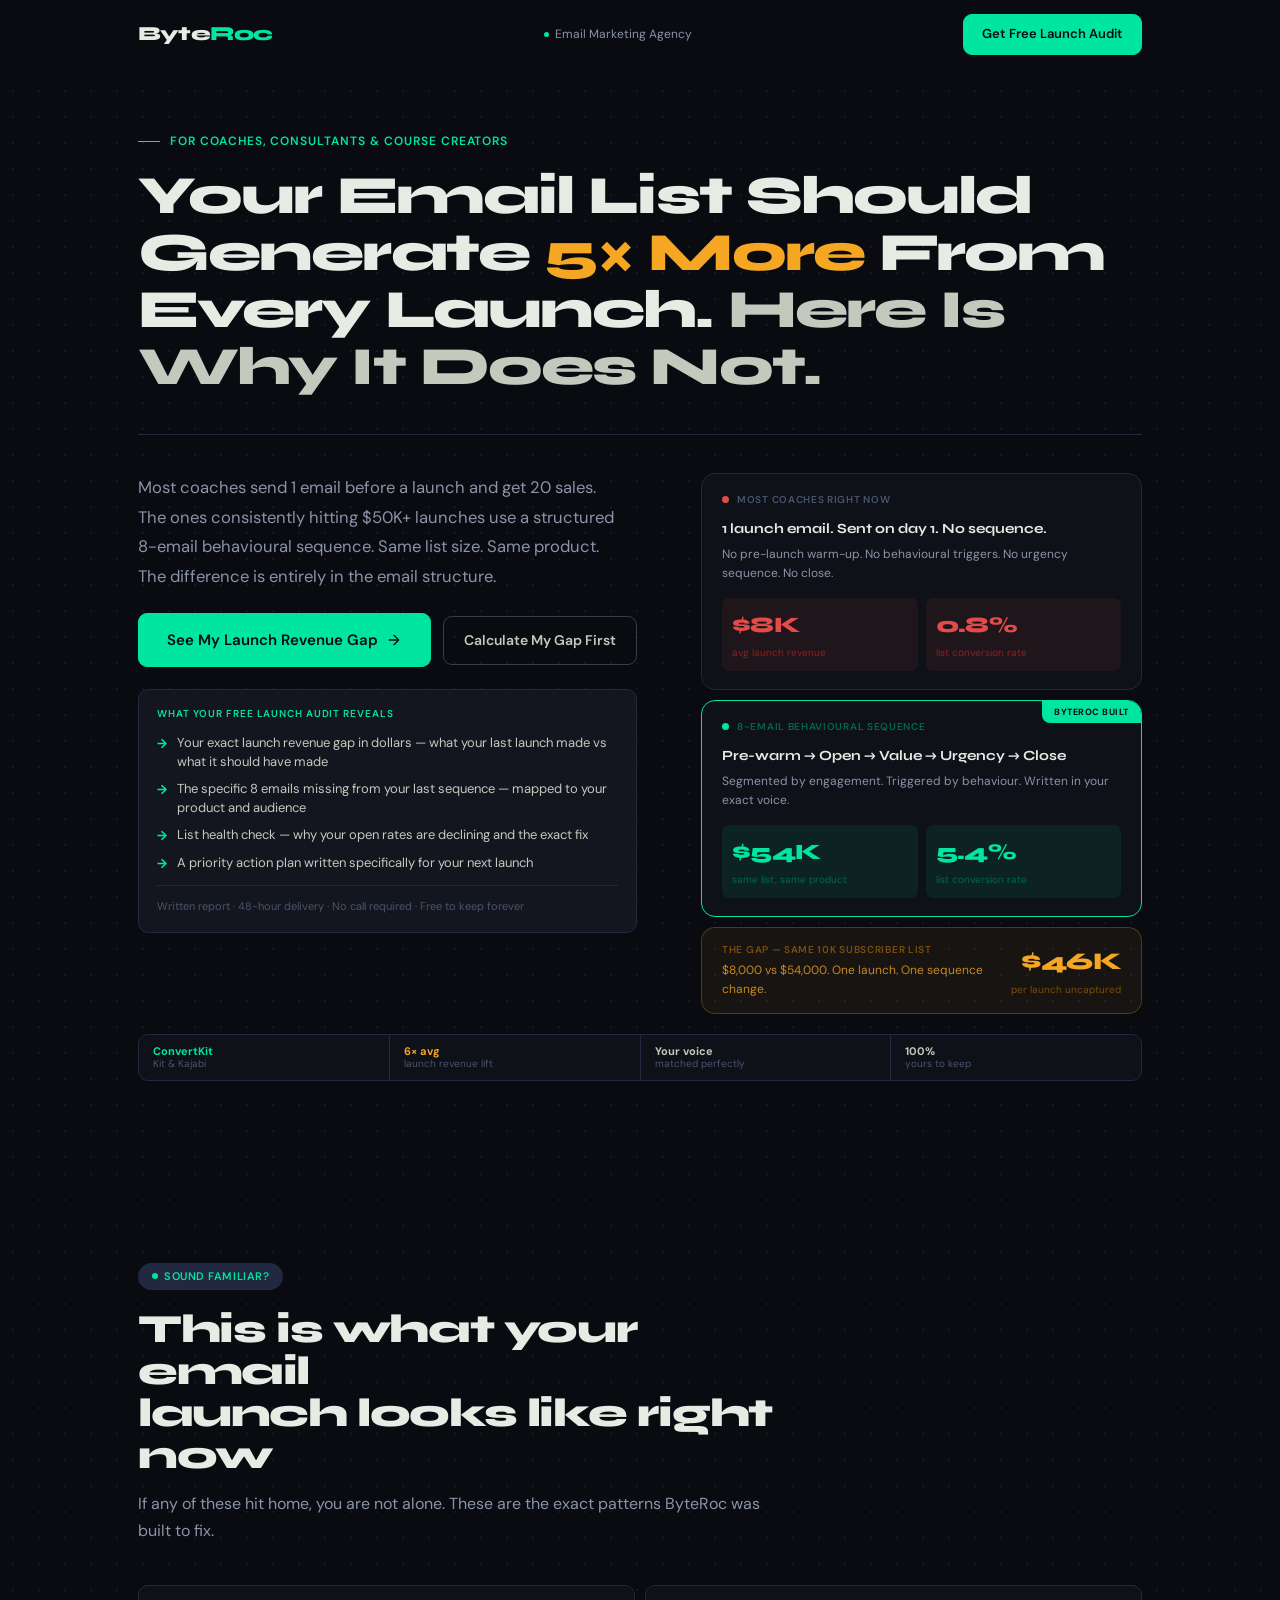
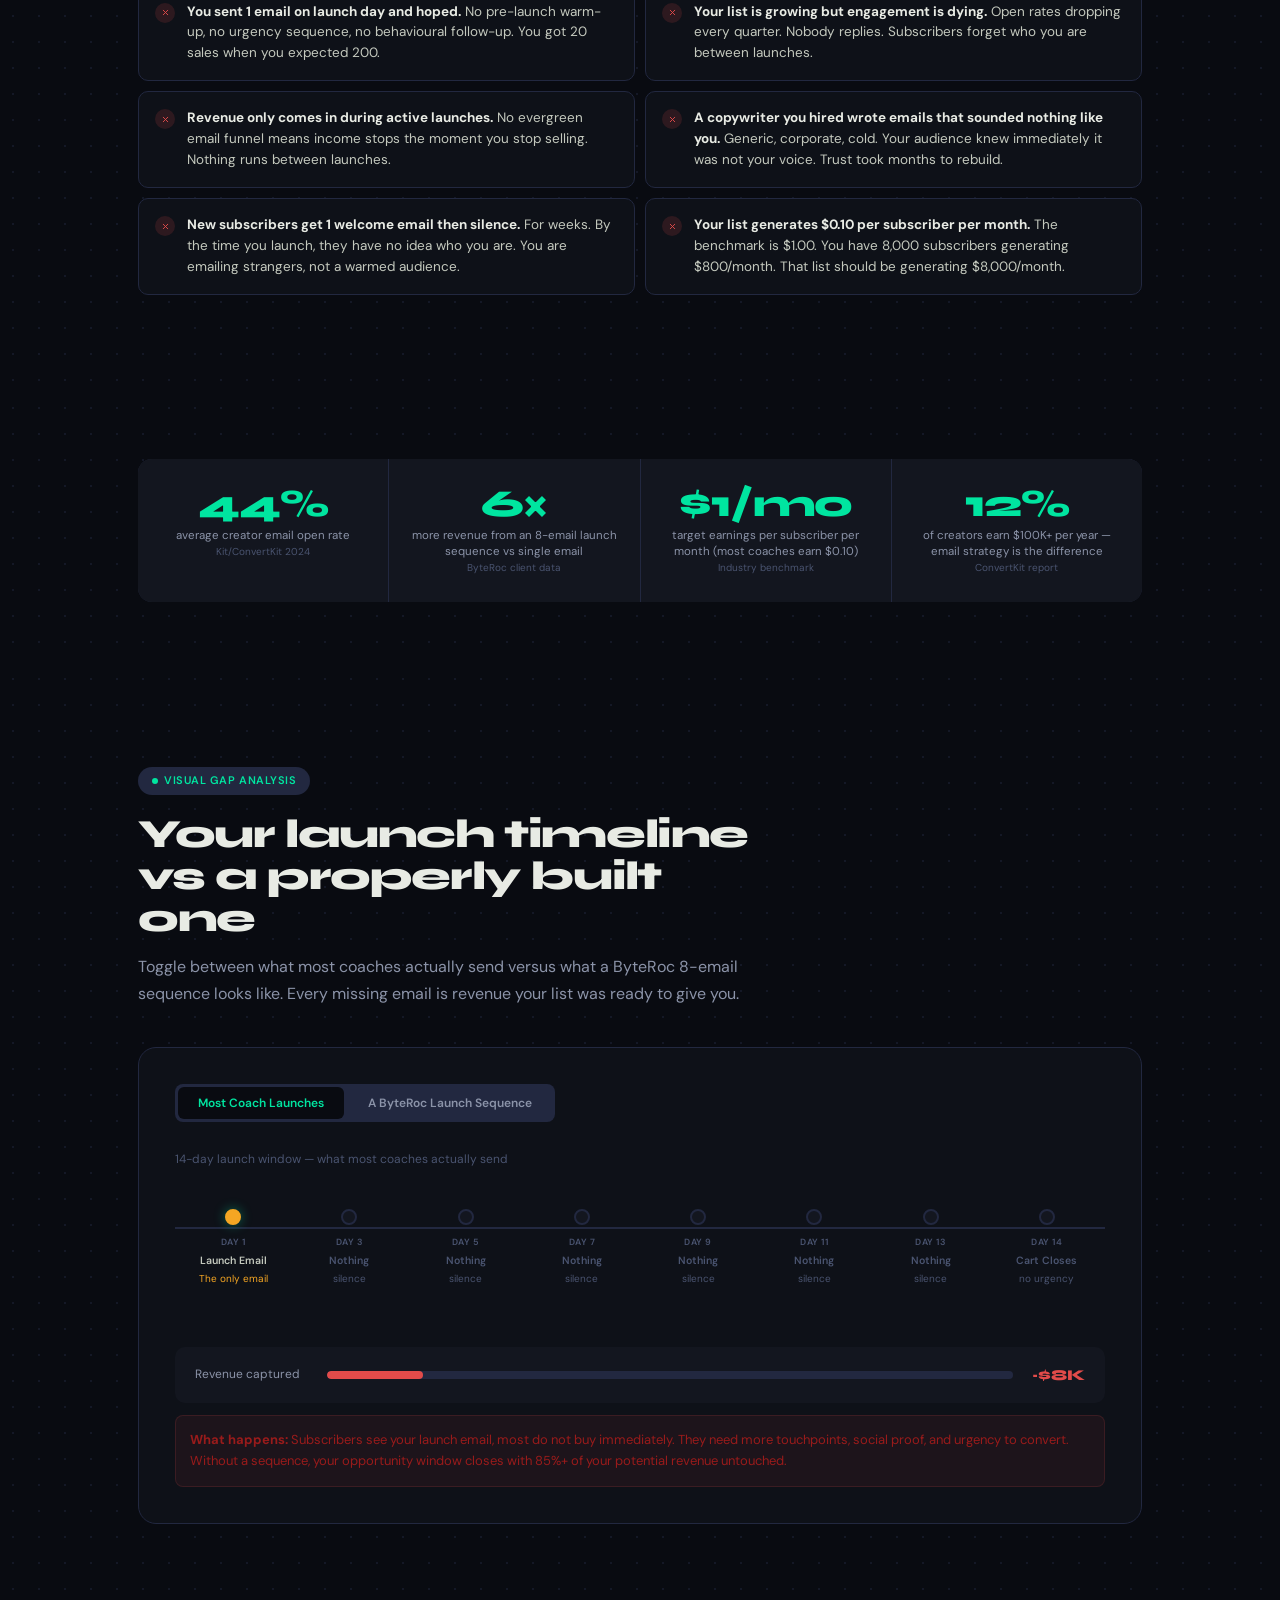
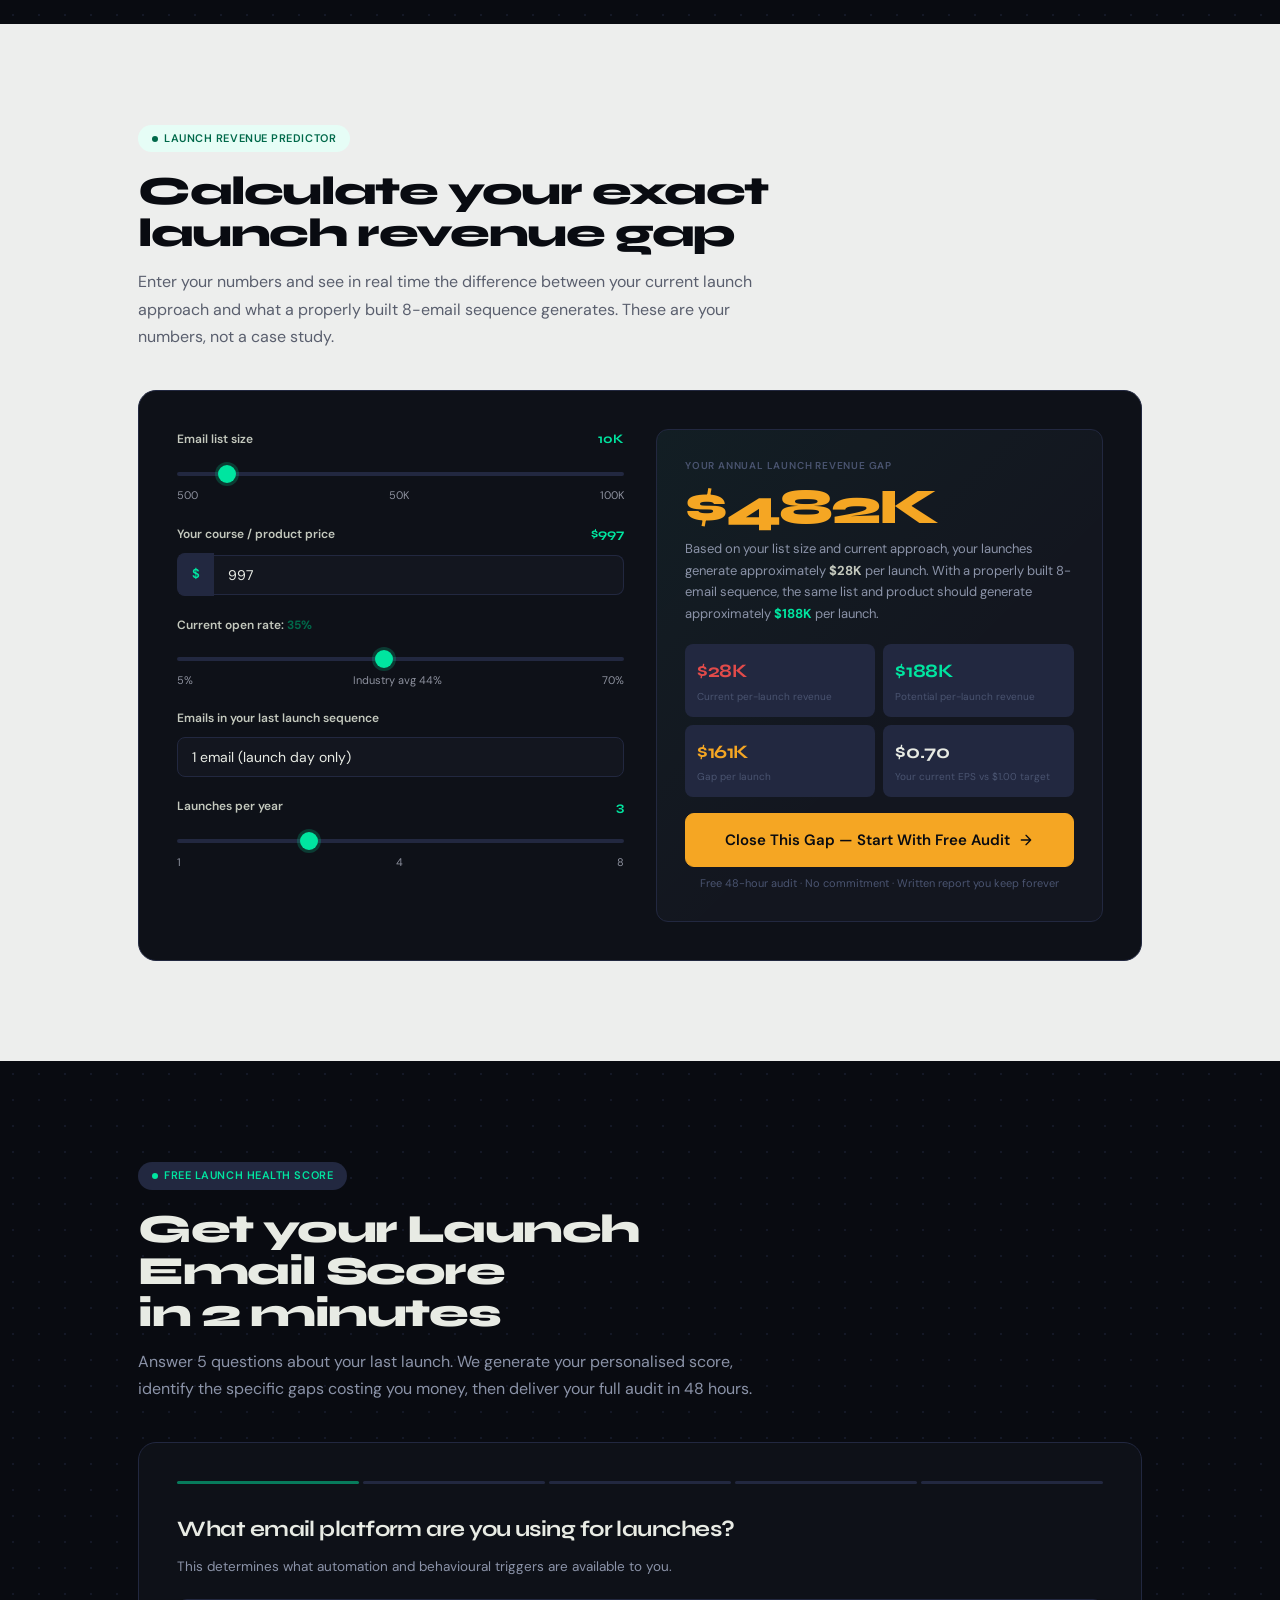
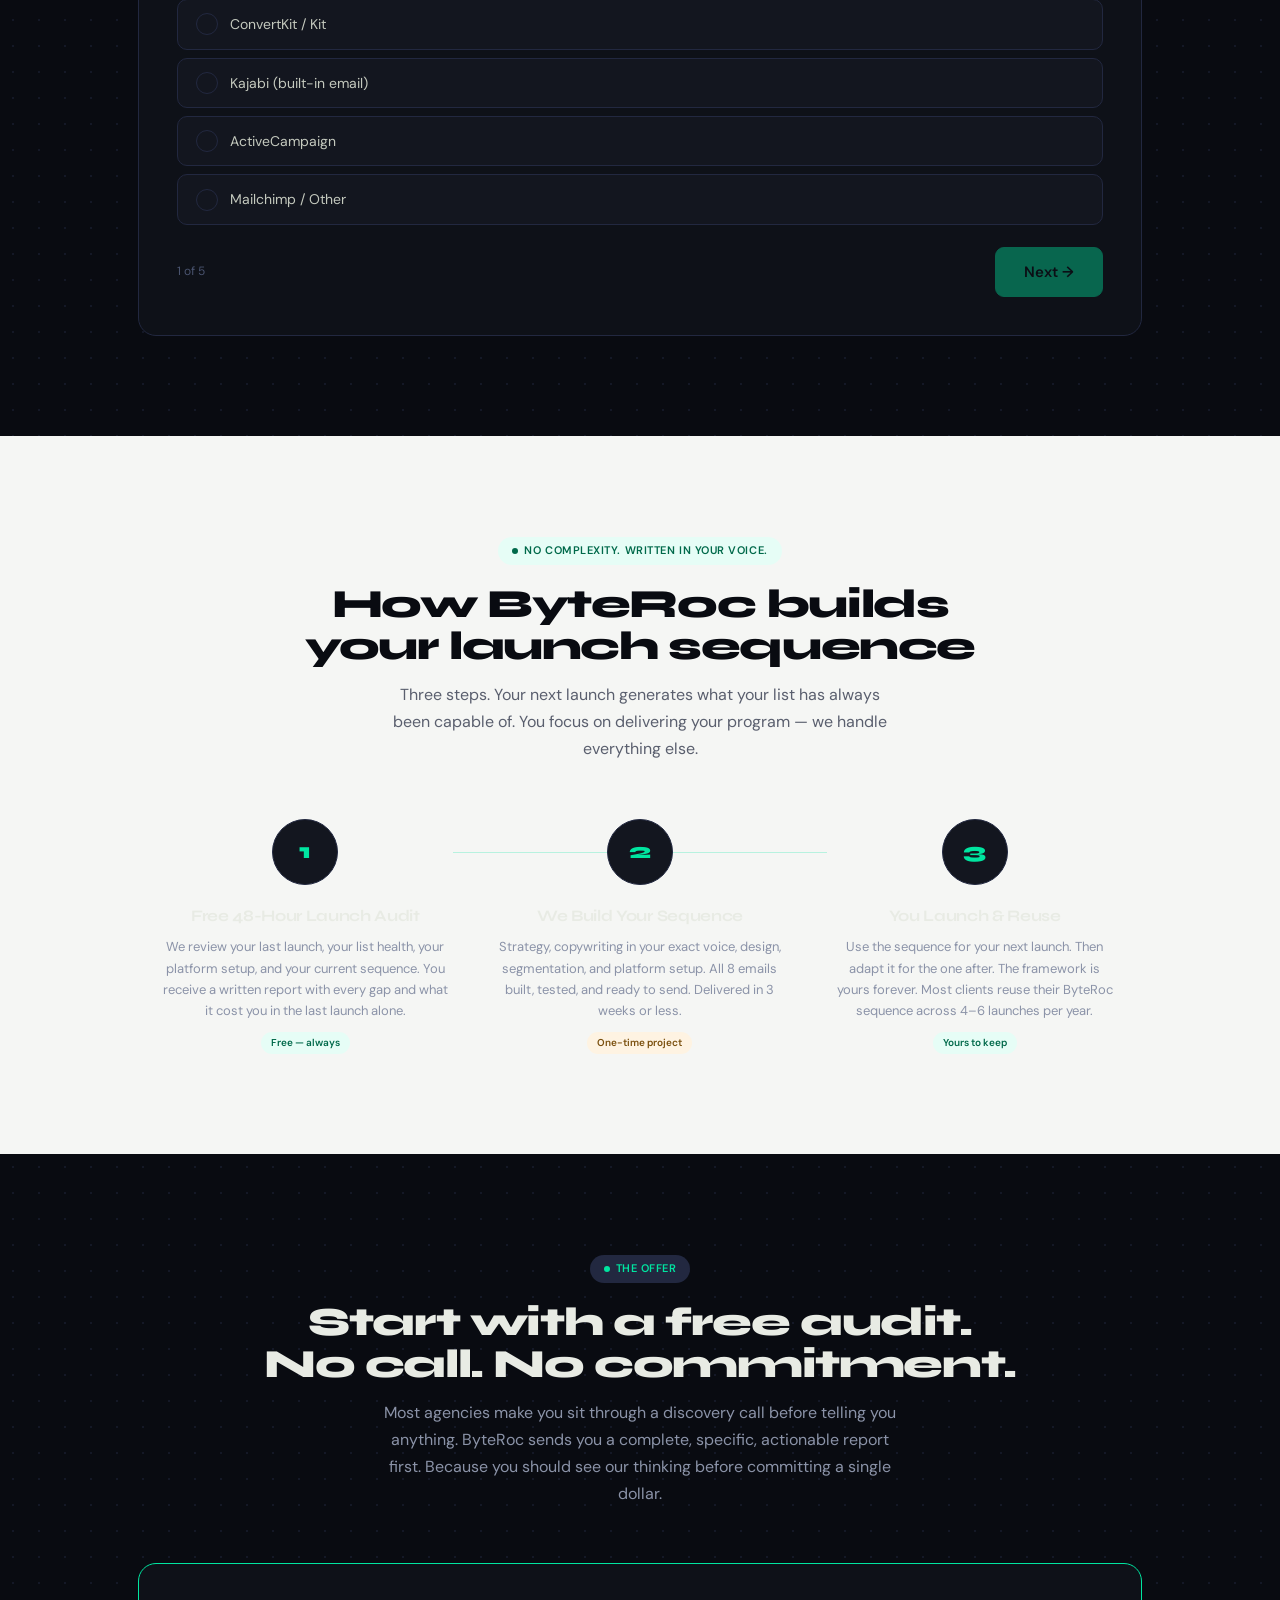
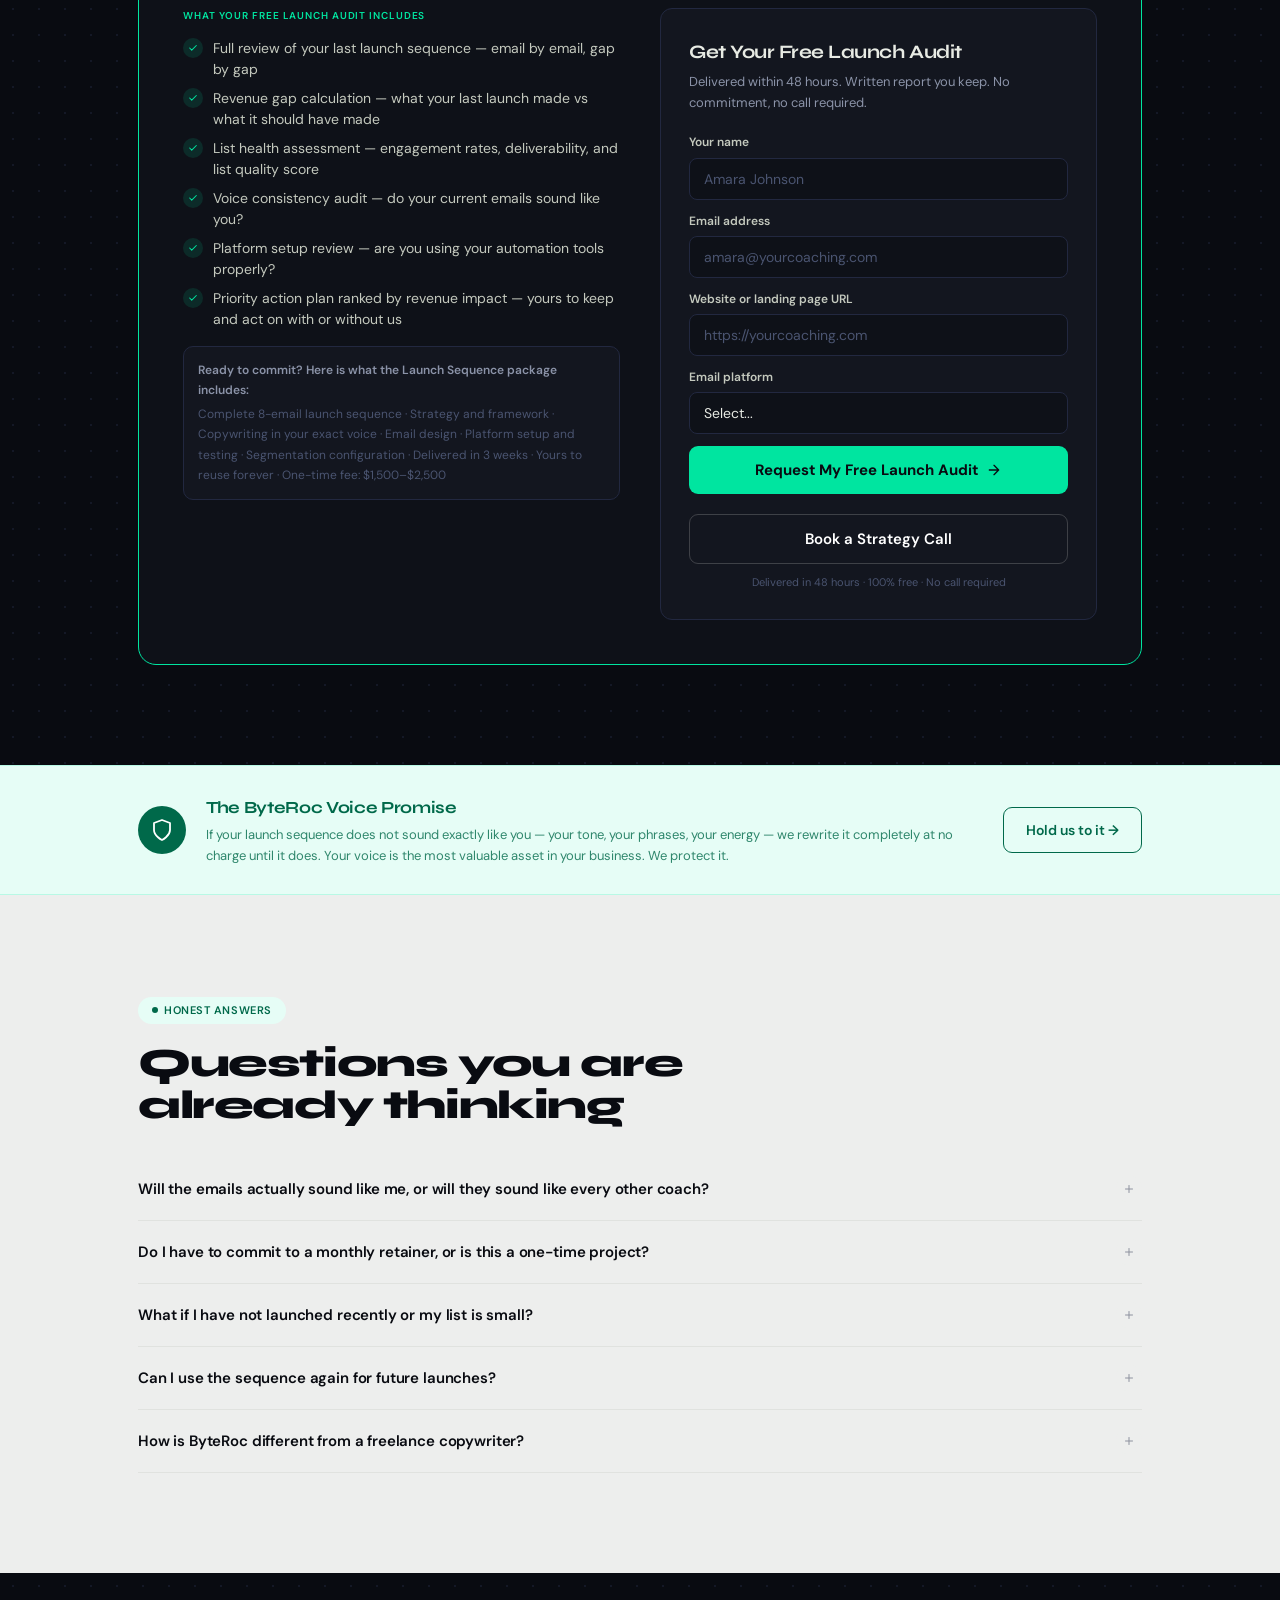
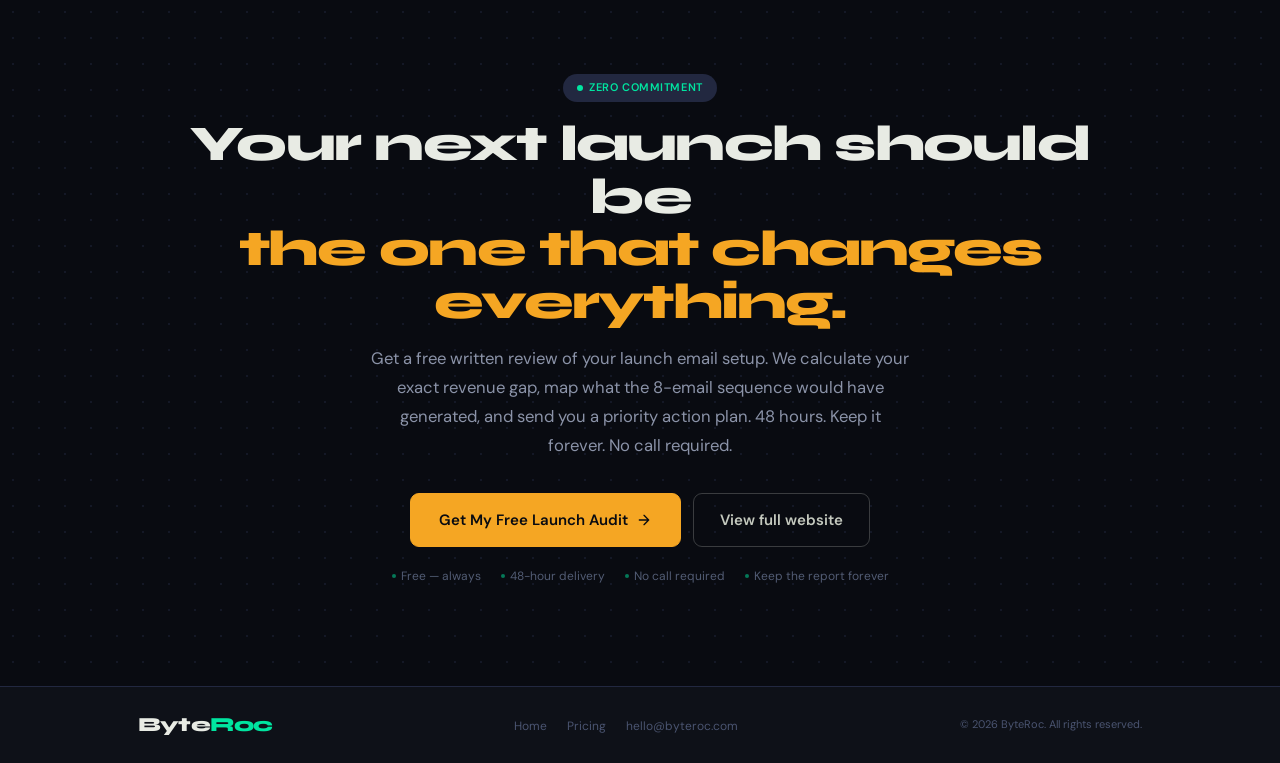
==== coach/index.html @ b0e6ced9 "multiple: coach page, ecommerce page, email integration" ====
<!DOCTYPE html>
<html lang="en">

<head>
  <meta charset="UTF-8">
  <meta name="viewport" content="width=device-width, initial-scale=1.0">
  <title>Your Email List Should Generate 5x More From Every Launch — ByteRoc</title>
  <meta name="description"
    content="Most coaches send 1 launch email and get 23 sales. The ones hitting $50K+ launches use an 8-email sequence. Same list size. See your exact revenue gap — free audit in 48 hours.">
  <link rel="preconnect" href="https://fonts.googleapis.com">
  <link rel="preconnect" href="https://fonts.gstatic.com" crossorigin>
    <link rel="icon" type="image/x-icon" sizes="32x32" href="../assets/main.svg"/>
  <link
    href="https://fonts.googleapis.com/css2?family=Syne:wght@700;800&amp;family=DM+Sans:opsz,wght@9..40,400;9..40,500;9..40,600&amp;display=swap"
    rel="stylesheet">
  <style>
    :root {
      --ink: #090B11;
      --s1: #0E1118;
      --s2: #13161F;
      --bd: #222840;
      --mud: #4A5470;
      --cream: #E8EBE4;
      --cream2: #C4C9BE;
      --csub: #8B93A8;
      --cdim: #525C74;
      --white: #fff;
      --ow: #F5F6F4;
      --ow2: #EDEEED;
      --blt: #E0E2DF;
      --tbody: #5A5F6E;
      --tlt: #8D919E;
      --tink: #090B11;
      --em: #00E5A0;
      --emh: #00CC8E;
      --emd: rgba(0, 229, 160, .12);
      --ems: #E6FDF6;
      --emdk: #00694A;
      --ab: #F5A623;
      --abs: #FEF3E2;
      --abdk: #7A4F0D;
      --abm: rgba(245, 166, 35, .12);
      --red: #E24B4A;
      --reds: #FFF0F0;
      --reddk: #991B1B;
      --r: 12px;
      --rlg: 18px;
      --mw: 1100px;
    }

    *,
    *::before,
    *::after {
      box-sizing: border-box;
      margin: 0;
      padding: 0
    }

    html {
      scroll-behavior: smooth;
      -webkit-font-smoothing: antialiased
    }

    body {
      font-family: "DM Sans", sans-serif;
      background: var(--white);
      color: var(--tink);
      line-height: 1.6;
      overflow-x: hidden
    }

    a {
      text-decoration: none;
      color: inherit
    }

    button {
      border: none;
      cursor: pointer;
      font-family: "DM Sans", sans-serif
    }

    /* layout */
    .wrap {
      max-width: var(--mw);
      margin: 0 auto;
      padding: 0 clamp(18px, 4vw, 48px)
    }

    .dark {
      background: var(--ink);
      position: relative;
      overflow: hidden
    }

    .dark>.dots {
      position: absolute;
      inset: 0;
      background-image: radial-gradient(var(--bd) 1px, transparent 1px);
      background-size: 26px 26px;
      opacity: .45;
      pointer-events: none;
      z-index: 0
    }

    .dark>.wrap {
      position: relative;
      z-index: 1
    }

    .ow {
      background: var(--ow)
    }

    .ow2 {
      background: var(--ow2)
    }

    .section {
      padding: clamp(60px, 8vw, 100px) 0
    }

    /* type */
    .fd {
      font-family: "Syne", sans-serif;
      font-weight: 800;
      letter-spacing: -.035em;
      line-height: 1.05
    }

    .em-w {
      color: var(--em)
    }

    .ab-w {
      color: var(--ab)
    }

    .cr-w {
      color: var(--cream)
    }

    .label {
      font-family: "DM Sans", sans-serif;
      font-weight: 600;
      font-size: 10px;
      letter-spacing: .09em;
      text-transform: uppercase
    }

    .eyebrow {
      display: flex;
      align-items: center;
      gap: 10px;
      margin-bottom: 16px
    }

    .eyebrow-line {
      width: 22px;
      height: 1.5px;
      background: var(--em)
    }

    .eyebrow-txt {
      font-size: 12px;
      font-weight: 600;
      letter-spacing: .08em;
      text-transform: uppercase;
      color: var(--em)
    }

    .pill {
      display: inline-flex;
      align-items: center;
      gap: 6px;
      padding: 5px 14px;
      border-radius: 100px;
      font-size: 11px;
      font-weight: 600;
      letter-spacing: .05em;
      text-transform: uppercase;
      margin-bottom: 18px
    }

    .pill::before {
      content: "";
      width: 6px;
      height: 6px;
      border-radius: 50%;
      background: currentColor;
      flex-shrink: 0
    }

    .pill-dk {
      background: var(--bd);
      color: var(--em)
    }

    .pill-lt {
      background: var(--ems);
      color: var(--emdk)
    }

    .pill-ab {
      background: var(--abs);
      color: var(--abdk)
    }

    /* buttons */
    .btn {
      display: inline-flex;
      align-items: center;
      justify-content: center;
      gap: 8px;
      font-family: "DM Sans", sans-serif;
      font-weight: 600;
      font-size: 15px;
      border-radius: 9px;
      transition: all .2s;
      cursor: pointer;
      border: 1.5px solid transparent;
      white-space: nowrap
    }

    .btn:active {
      transform: scale(.975)
    }

    .bp {
      padding: 14px 28px;
      background: var(--em);
      color: var(--ink);
      border-color: var(--em)
    }

    .bp:hover {
      background: var(--emh);
      transform: translateY(-2px);
      box-shadow: 0 8px 24px rgba(0, 229, 160, .25)
    }

    .bab {
      padding: 14px 28px;
      background: var(--ab);
      color: var(--ink);
      border-color: var(--ab)
    }

    .bab:hover {
      background: #e09820;
      transform: translateY(-2px);
      box-shadow: 0 8px 24px rgba(245, 166, 35, .25)
    }

    .bo {
      padding: 13px 26px;
      background: transparent;
      color: var(--em);
      border-color: var(--em)
    }

    .bo:hover {
      background: var(--emd)
    }

    .bg {
      padding: 13px 26px;
      background: transparent;
      color: var(--cream2);
      border-color: rgba(232, 235, 228, .22)
    }

    .bg:hover {
      border-color: rgba(232, 235, 228, .44)
    }

    .bico {
      width: 16px;
      height: 16px;
      stroke: currentColor;
      fill: none;
      stroke-width: 2;
      stroke-linecap: round;
      stroke-linejoin: round
    }

    /* nav */
    #nav {
      position: fixed;
      top: 0;
      left: 0;
      right: 0;
      z-index: 999;
      padding: 14px 0;
      transition: all .3s
    }

    #nav.scrolled {
      background: rgba(9, 11, 17, .97);
      backdrop-filter: blur(16px);
      border-bottom: 1px solid var(--bd);
      padding: 10px 0
    }

    .nav-inner {
      display: flex;
      align-items: center;
      justify-content: space-between
    }

    .logo {
      font-family: "Syne", sans-serif;
      font-weight: 800;
      font-size: 20px;
      letter-spacing: -.04em
    }

    .logo .b {
      color: var(--cream)
    }

    .logo .r {
      color: var(--em)
    }

    .nav-tag {
      font-size: 12px;
      color: var(--csub);
      display: flex;
      align-items: center;
      gap: 6px
    }

    .nav-tag::before {
      content: "";
      width: 5px;
      height: 5px;
      border-radius: 50%;
      background: var(--em)
    }

    /* stat strip */
    .stats-strip {
      display: grid;
      grid-template-columns: repeat(4, 1fr);
      gap: 1px;
      background: var(--bd);
      border-radius: 14px;
      overflow: hidden;
      margin: clamp(40px, 5vw, 64px) 0
    }

    .stat-box {
      background: var(--s2);
      padding: 26px 20px;
      text-align: center
    }

    .stat-val {
      font-family: "Syne", sans-serif;
      font-weight: 800;
      font-size: clamp(26px, 3vw, 38px);
      color: var(--em);
      letter-spacing: -.03em;
      line-height: 1;
      margin-bottom: 5px
    }

    .stat-lbl {
      font-size: 11.5px;
      color: var(--csub);
      line-height: 1.4
    }

    /* pain grid */
    .pain-grid {
      display: grid;
      grid-template-columns: 1fr 1fr;
      gap: 10px;
      margin-top: 32px
    }

    .pain-item {
      display: flex;
      align-items: flex-start;
      gap: 12px;
      background: var(--s1);
      border: 1px solid var(--bd);
      border-radius: 10px;
      padding: 16px;
      transition: border-color .25s
    }

    .pain-item:hover {
      border-color: rgba(226, 75, 74, .4)
    }

    .pain-x {
      width: 20px;
      height: 20px;
      border-radius: 50%;
      background: rgba(226, 75, 74, .15);
      display: flex;
      align-items: center;
      justify-content: center;
      flex-shrink: 0;
      margin-top: 1px
    }

    .pain-x svg {
      width: 9px;
      height: 9px;
      stroke: var(--red);
      fill: none;
      stroke-width: 2.5;
      stroke-linecap: round
    }

    .pain-text {
      font-size: 13.5px;
      color: var(--cream2);
      line-height: 1.55
    }

    .pain-text strong {
      color: var(--cream)
    }

    /* timeline visualiser */
    .viz-box {
      background: var(--s1);
      border: 1px solid var(--bd);
      border-radius: var(--rlg);
      padding: clamp(24px, 3vw, 36px);
      margin-top: 40px
    }

    .toggle-row {
      display: flex;
      gap: 4px;
      background: var(--bd);
      border-radius: 8px;
      padding: 3px;
      width: fit-content;
      margin-bottom: 28px
    }

    .tog-btn {
      padding: 8px 20px;
      border-radius: 6px;
      font-family: "DM Sans", sans-serif;
      font-weight: 600;
      font-size: 12px;
      cursor: pointer;
      border: none;
      transition: all .2s;
      color: var(--csub);
      background: transparent
    }

    .tog-btn.active {
      background: var(--ink);
      color: var(--em)
    }

    /* timeline */
    .timeline {
      position: relative;
      padding: 20px 0
    }

    .tl-line {
      position: absolute;
      top: 38px;
      left: 0;
      right: 0;
      height: 2px;
      background: var(--bd)
    }

    .tl-fill {
      position: absolute;
      top: 38px;
      left: 0;
      height: 2px;
      background: var(--em);
      transition: width 1.2s ease;
      width: 0
    }

    .tl-nodes {
      display: grid;
      gap: 0;
      position: relative;
      z-index: 1
    }

    .tl-node {
      display: flex;
      flex-direction: column;
      align-items: center;
      text-align: center;
      padding: 0 6px
    }

    .tl-dot {
      width: 16px;
      height: 16px;
      border-radius: 50%;
      border: 2px solid var(--bd);
      background: var(--s2);
      margin-bottom: 10px;
      transition: all .4s;
      flex-shrink: 0
    }

    .tl-dot.active {
      border-color: var(--em);
      background: var(--em);
      box-shadow: 0 0 12px rgba(0, 229, 160, .4)
    }

    .tl-dot.inactive {
      border-color: var(--bd);
      background: var(--s2)
    }

    .tl-day {
      font-size: 9px;
      font-weight: 600;
      letter-spacing: .06em;
      text-transform: uppercase;
      color: var(--mud);
      margin-bottom: 4px
    }

    .tl-name {
      font-size: 10.5px;
      font-weight: 600;
      color: var(--cream2);
      line-height: 1.35;
      margin-bottom: 3px
    }

    .tl-stat {
      font-size: 10px;
      color: var(--em)
    }

    .tl-stat.inactive {
      color: var(--mud)
    }

    /* revenue impact bar */
    .impact-bar {
      display: flex;
      gap: 12px;
      align-items: center;
      margin-top: 20px;
      background: var(--s2);
      border-radius: 10px;
      padding: 16px 20px
    }

    .impact-label {
      font-size: 12px;
      color: var(--csub);
      min-width: 120px;
      flex-shrink: 0
    }

    .impact-track {
      flex: 1;
      height: 8px;
      background: var(--bd);
      border-radius: 4px;
      overflow: hidden
    }

    .impact-fill {
      height: 100%;
      border-radius: 4px;
      transition: width 1s ease
    }

    .impact-val {
      font-family: "Syne", sans-serif;
      font-weight: 800;
      font-size: 15px;
      min-width: 60px;
      text-align: right;
      flex-shrink: 0
    }

    /* calculator */
    .calc-wrap {
      background: var(--s1);
      border: 1px solid var(--bd);
      border-radius: var(--rlg);
      padding: clamp(24px, 3vw, 40px);
      margin-top: 40px
    }

    .calc-grid {
      display: grid;
      grid-template-columns: 1fr 1fr;
      gap: 32px;
      align-items: start
    }

    .input-group {
      margin-bottom: 20px
    }

    .input-label {
      display: flex;
      align-items: center;
      justify-content: space-between;
      font-size: 12px;
      font-weight: 600;
      color: var(--cream2);
      margin-bottom: 8px
    }

    .input-val {
      font-family: "Syne", sans-serif;
      font-weight: 700;
      color: var(--em);
      font-size: 13px
    }

    .calc-input-wrap {
      display: flex;
      align-items: center
    }

    .calc-prefix {
      background: var(--bd);
      border: 1.5px solid var(--bd);
      border-right: none;
      padding: 10px 14px;
      border-radius: 8px 0 0 8px;
      font-size: 13px;
      font-weight: 600;
      color: var(--em)
    }

    .calc-inp {
      width: 100%;
      padding: 10px 14px;
      background: var(--s2);
      border: 1.5px solid var(--bd);
      border-left: none;
      border-radius: 0 8px 8px 0;
      font-family: "DM Sans", sans-serif;
      font-size: 14px;
      color: var(--cream);
      outline: none;
      transition: border-color .2s
    }

    .calc-inp:focus {
      border-color: var(--em)
    }

    .calc-inp::placeholder {
      color: var(--mud)
    }

    .calc-select {
      width: 100%;
      padding: 10px 14px;
      background: var(--s2);
      border: 1.5px solid var(--bd);
      border-radius: 8px;
      font-family: "DM Sans", sans-serif;
      font-size: 14px;
      color: var(--cream);
      outline: none;
      cursor: pointer;
      transition: border-color .2s;
      -webkit-appearance: none
    }

    .calc-select:focus {
      border-color: var(--em)
    }

    .range-track {
      width: 100%;
      -webkit-appearance: none;
      height: 4px;
      border-radius: 2px;
      background: var(--bd);
      outline: none;
      cursor: pointer;
      margin-top: 4px
    }

    .range-track::-webkit-slider-thumb {
      -webkit-appearance: none;
      width: 18px;
      height: 18px;
      border-radius: 50%;
      background: var(--em);
      cursor: pointer;
      box-shadow: 0 0 0 3px rgba(0, 229, 160, .2)
    }

    .range-track::-moz-range-thumb {
      width: 18px;
      height: 18px;
      border-radius: 50%;
      background: var(--em);
      cursor: pointer;
      border: none
    }

    /* result panel */
    .result-panel {
      background: var(--s2);
      border: 1.5px solid var(--bd);
      border-radius: var(--r);
      padding: 28px;
      position: relative;
      overflow: hidden;
      transition: border-color .3s
    }

    .result-panel.hl {
      border-color: var(--em);
      box-shadow: 0 0 40px rgba(0, 229, 160, .08)
    }

    .result-panel::before {
      content: "";
      position: absolute;
      inset: 0;
      background: linear-gradient(135deg, rgba(0, 229, 160, .04) 0%, transparent 60%)
    }

    .result-panel>* {
      position: relative
    }

    .res-label {
      font-size: 10px;
      font-weight: 600;
      letter-spacing: .08em;
      text-transform: uppercase;
      color: var(--mud);
      margin-bottom: 8px
    }

    .res-gap {
      font-family: "Syne", sans-serif;
      font-weight: 800;
      font-size: clamp(32px, 4vw, 50px);
      color: var(--ab);
      letter-spacing: -.04em;
      line-height: 1;
      margin-bottom: 6px
    }

    .res-sub {
      font-size: 13px;
      color: var(--csub);
      line-height: 1.65;
      margin-bottom: 20px
    }

    .res-kpis {
      display: grid;
      grid-template-columns: 1fr 1fr;
      gap: 8px;
      margin-bottom: 22px
    }

    .kpi {
      background: var(--bd);
      border-radius: 8px;
      padding: 12px
    }

    .kpi-v {
      font-family: "Syne", sans-serif;
      font-weight: 700;
      font-size: 19px;
      color: var(--cream);
      letter-spacing: -.02em
    }

    .kpi-v.em {
      color: var(--em)
    }

    .kpi-v.ab {
      color: var(--ab)
    }

    .kpi-v.rd {
      color: var(--red)
    }

    .kpi-l {
      font-size: 10px;
      color: var(--mud);
      margin-top: 2px
    }

    /* audit tool */
    .audit-wrap {
      background: var(--s1);
      border: 1px solid var(--bd);
      border-radius: var(--rlg);
      padding: clamp(24px, 3vw, 40px);
      margin-top: 40px
    }

    .audit-progress {
      display: flex;
      gap: 4px;
      margin-bottom: 28px
    }

    .ap {
      height: 3px;
      flex: 1;
      background: var(--bd);
      border-radius: 2px;
      transition: background .3s
    }

    .ap.done {
      background: var(--em)
    }

    .ap.cur {
      background: rgba(0, 229, 160, .5)
    }

    .audit-step {
      display: none
    }

    .audit-step.active {
      display: block
    }

    .audit-q {
      font-family: "Syne", sans-serif;
      font-weight: 700;
      font-size: clamp(17px, 2vw, 22px);
      color: var(--cream);
      margin-bottom: 8px;
      letter-spacing: -.025em
    }

    .audit-q-sub {
      font-size: 13.5px;
      color: var(--csub);
      margin-bottom: 22px;
      line-height: 1.6
    }

    .audit-opts {
      display: flex;
      flex-direction: column;
      gap: 8px
    }

    .audit-opt {
      display: flex;
      align-items: center;
      gap: 12px;
      padding: 13px 18px;
      background: var(--s2);
      border: 1.5px solid var(--bd);
      border-radius: 10px;
      cursor: pointer;
      transition: all .2s;
      font-size: 14px;
      color: var(--cream2)
    }

    .audit-opt:hover {
      border-color: var(--em);
      background: rgba(0, 229, 160, .04);
      color: var(--cream)
    }

    .audit-opt.sel {
      border-color: var(--em);
      background: rgba(0, 229, 160, .08);
      color: var(--cream)
    }

    .opt-icon {
      width: 22px;
      height: 22px;
      border-radius: 50%;
      border: 1.5px solid var(--bd);
      display: flex;
      align-items: center;
      justify-content: center;
      flex-shrink: 0;
      transition: all .2s;
      font-size: 10px
    }

    .audit-opt.sel .opt-icon {
      background: var(--em);
      border-color: var(--em);
      color: var(--ink);
      font-weight: 700
    }

    .audit-nav {
      display: flex;
      align-items: center;
      justify-content: space-between;
      margin-top: 22px
    }

    .audit-step-count {
      font-size: 12px;
      color: var(--mud)
    }

    /* score result */
    .score-wrap {
      text-align: center;
      padding: 10px 0
    }

    .score-ring {
      width: 120px;
      height: 120px;
      border-radius: 50%;
      background: var(--s2);
      border: 3px solid var(--bd);
      display: flex;
      flex-direction: column;
      align-items: center;
      justify-content: center;
      margin: 0 auto 22px;
      transition: border-color .5s
    }

    .score-num {
      font-family: "Syne", sans-serif;
      font-weight: 800;
      font-size: 32px;
      letter-spacing: -.04em;
      line-height: 1
    }

    .score-den {
      font-size: 13px;
      color: var(--mud)
    }

    .score-title {
      font-family: "Syne", sans-serif;
      font-weight: 800;
      font-size: 20px;
      color: var(--cream);
      margin-bottom: 8px;
      letter-spacing: -.02em
    }

    .score-desc {
      font-size: 13.5px;
      color: var(--csub);
      line-height: 1.65;
      max-width: 480px;
      margin: 0 auto 20px
    }

    .score-gaps {
      display: flex;
      flex-direction: column;
      gap: 7px;
      margin-bottom: 24px;
      text-align: left
    }

    .gap-item {
      display: flex;
      gap: 10px;
      align-items: flex-start;
      background: var(--reds);
      border-radius: 7px;
      padding: 10px 14px;
      font-size: 13px;
      color: var(--reddk);
      line-height: 1.45
    }

    .gap-arr {
      flex-shrink: 0;
      font-weight: 700
    }

    /* form */
    .form-box {
      background: var(--s2);
      border: 1px solid var(--bd);
      border-radius: var(--r);
      padding: 28px
    }

    .form-title {
      font-family: "Syne", sans-serif;
      font-weight: 700;
      font-size: 19px;
      color: var(--cream);
      margin-bottom: 4px;
      letter-spacing: -.025em
    }

    .form-sub {
      font-size: 13px;
      color: var(--csub);
      margin-bottom: 20px
    }

    .field {
      margin-bottom: 12px
    }

    .field label {
      display: block;
      font-size: 12px;
      font-weight: 600;
      color: var(--cream2);
      margin-bottom: 5px
    }

    .field input,
    .field select {
      width: 100%;
      padding: 11px 14px;
      background: var(--s1);
      border: 1.5px solid var(--bd);
      border-radius: 8px;
      font-family: "DM Sans", sans-serif;
      font-size: 14px;
      color: var(--cream);
      outline: none;
      transition: border-color .2s
    }

    .field input:focus,
    .field select:focus {
      border-color: var(--em)
    }

    .field input::placeholder {
      color: var(--mud)
    }

    .field select {
      cursor: pointer;
      -webkit-appearance: none
    }

    .submit-btn {
      width: 100%;
      padding: 14px;
      border-radius: 9px;
      font-family: "DM Sans", sans-serif;
      font-weight: 700;
      font-size: 15px;
      background: var(--em);
      color: var(--ink);
      border: none;
      cursor: pointer;
      transition: all .2s;
      margin-top: 4px;
      display: flex;
      align-items: center;
      justify-content: center;
      gap: 8px
    }

    .submit-btn:hover {
      background: var(--emh);
      transform: translateY(-2px);
      box-shadow: 0 8px 24px rgba(0, 229, 160, .3)
    }

    .form-note {
      font-size: 11px;
      color: var(--mud);
      text-align: center;
      margin-top: 10px;
      line-height: 1.5
    }

    /* HIW */
    .hiw-grid {
      display: grid;
      grid-template-columns: repeat(3, 1fr);
      gap: 0;
      margin-top: 40px;
      position: relative
    }

    .hiw-grid::before {
      content: "";
      position: absolute;
      top: 33px;
      left: calc(33.33% - 20px);
      right: calc(33.33% - 20px);
      height: 1px;
      background: var(--em);
      opacity: .25
    }

    .hiw-step {
      text-align: center;
      padding: 0 24px;
      position: relative;
      z-index: 1
    }

    .hiw-num {
      width: 66px;
      height: 66px;
      border-radius: 50%;
      background: var(--s2);
      border: 1.5px solid var(--bd);
      display: flex;
      align-items: center;
      justify-content: center;
      font-family: "Syne", sans-serif;
      font-weight: 800;
      font-size: 22px;
      color: var(--em);
      margin: 0 auto 18px;
      transition: all .3s
    }

    .hiw-step:hover .hiw-num {
      border-color: var(--em);
      box-shadow: 0 0 24px rgba(0, 229, 160, .2)
    }

    .hiw-step h3 {
      font-family: "Syne", sans-serif;
      font-weight: 700;
      font-size: 16px;
      color: var(--cream);
      margin-bottom: 8px;
      letter-spacing: -.02em
    }

    .hiw-step p {
      font-size: 13px;
      color: var(--csub);
      line-height: 1.65
    }

    .hiw-badge {
      display: inline-block;
      padding: 3px 10px;
      border-radius: 100px;
      font-size: 10px;
      font-weight: 600;
      margin-top: 10px
    }

    /* offer */
    .offer-box {
      background: var(--s1);
      border: 1.5px solid var(--em);
      border-radius: var(--rlg);
      padding: clamp(28px, 3.5vw, 44px);
      margin-top: 40px;
      position: relative;
      overflow: hidden
    }

    .offer-grid {
      display: grid;
      grid-template-columns: 1fr 1fr;
      gap: 40px;
      align-items: start
    }

    .offer-item {
      display: flex;
      align-items: flex-start;
      gap: 10px;
      font-size: 14px;
      color: var(--cream2);
      line-height: 1.5;
      margin-bottom: 8px
    }

    .offer-check {
      width: 20px;
      height: 20px;
      border-radius: 50%;
      background: rgba(0, 229, 160, .12);
      display: flex;
      align-items: center;
      justify-content: center;
      flex-shrink: 0
    }

    .offer-check svg {
      width: 10px;
      height: 10px;
      stroke: var(--em);
      fill: none;
      stroke-width: 2.5;
      stroke-linecap: round;
      stroke-linejoin: round
    }

    /* guarantee */
    .guarantee {
      background: var(--ems);
      border-top: 1px solid rgba(0, 229, 160, .2);
      border-bottom: 1px solid rgba(0, 229, 160, .2);
      padding: 28px 0
    }

    .g-inner {
      display: flex;
      align-items: center;
      gap: 20px;
      flex-wrap: wrap
    }

    .g-icon {
      width: 48px;
      height: 48px;
      border-radius: 50%;
      background: var(--emdk);
      display: flex;
      align-items: center;
      justify-content: center;
      flex-shrink: 0
    }

    .g-icon svg {
      width: 24px;
      height: 24px;
      stroke: #fff;
      fill: none;
      stroke-width: 1.8;
      stroke-linecap: round;
      stroke-linejoin: round
    }

    .g-text h3 {
      font-family: "Syne", sans-serif;
      font-weight: 700;
      font-size: 17px;
      color: var(--emdk);
      letter-spacing: -.02em;
      margin-bottom: 4px
    }

    .g-text p {
      font-size: 13px;
      color: var(--emdk);
      opacity: .8;
      line-height: 1.6
    }

    /* faq */
    .faq-list {
      margin-top: 32px
    }

    .faq-item {
      border-bottom: 1px solid var(--blt)
    }

    .faq-q {
      display: flex;
      align-items: center;
      justify-content: space-between;
      gap: 16px;
      padding: 18px 0;
      cursor: pointer;
      user-select: none
    }

    .faq-q h3 {
      font-family: "DM Sans", sans-serif;
      font-weight: 600;
      font-size: 15px;
      color: var(--tink);
      flex: 1;
      line-height: 1.4;
      letter-spacing: -.01em
    }

    .faq-q:hover h3 {
      color: var(--emdk)
    }

    .faq-tog {
      width: 26px;
      height: 26px;
      border-radius: 50%;
      background: var(--ow2);
      display: flex;
      align-items: center;
      justify-content: center;
      flex-shrink: 0;
      transition: all .3s
    }

    .faq-tog svg {
      width: 12px;
      height: 12px;
      stroke: var(--tlt);
      fill: none;
      stroke-width: 2;
      stroke-linecap: round;
      transition: .3s
    }

    .faq-item.open .faq-tog {
      background: var(--ems);
      transform: rotate(45deg)
    }

    .faq-item.open .faq-tog svg {
      stroke: var(--emdk)
    }

    .faq-ans {
      max-height: 0;
      overflow: hidden;
      transition: max-height .4s ease
    }

    .faq-item.open .faq-ans {
      max-height: 300px
    }

    .faq-ans p {
      font-size: 14px;
      color: var(--tbody);
      line-height: 1.75;
      padding-bottom: 18px
    }

    /* footer */
    footer {
      background: var(--s1);
      border-top: 1px solid var(--bd);
      padding: 22px 0
    }

    .footer-inner {
      display: flex;
      align-items: center;
      justify-content: space-between;
      gap: 16px;
      flex-wrap: wrap
    }

    .footer-links a {
      font-size: 12px;
      color: var(--mud);
      margin-left: 20px;
      transition: color .2s
    }

    .footer-links a:hover {
      color: var(--em)
    }

    /* animations */
    .rv {
      opacity: 0;
      transform: translateY(22px);
      transition: opacity .65s ease, transform .65s ease
    }

    .rv.in {
      opacity: 1;
      transform: translateY(0)
    }

    .d1 {
      transition-delay: .07s
    }

    .d2 {
      transition-delay: .14s
    }

    .d3 {
      transition-delay: .21s
    }

    .d4 {
      transition-delay: .28s
    }

    .d5 {
      transition-delay: .35s
    }

    @keyframes fb {
      to {
        opacity: 1;
        transform: none
      }
    }

    .rv {
      animation: fb 0s 1.5s forwards
    }

    /* responsive */
    @media(max-width:900px) {

      .calc-grid,
      .offer-grid {
        grid-template-columns: 1fr
      }

      .pain-grid {
        grid-template-columns: 1fr
      }

      .hiw-grid {
        grid-template-columns: 1fr;
        gap: 28px
      }

      .hiw-grid::before {
        display: none
      }

      .stats-strip {
        grid-template-columns: 1fr 1fr
      }

      .res-kpis {
        grid-template-columns: 1fr 1fr
      }

      .hero-grid {
        grid-template-columns: 1fr !important
      }
    }

    @media(max-width:560px) {
      .stats-strip {
        grid-template-columns: 1fr 1fr
      }

      .hero-btns {
        flex-direction: column;
        align-items: stretch
      }

      .hero-btns .btn {
        justify-content: center
      }
    }


    .btn--ghost {
      display: block;
      width: 100%;
      text-align: center;
      padding: 12px 24px;
      background: transparent;
      color: var(--cream-2);
      border-color: rgba(232, 235, 228, .2);
      color: white;
    }

    .btn--ghost:hover {
      border-color: rgba(232, 235, 228, .45);
      background: rgba(255, 255, 255, .04)
    }
  </style>
</head>

<body>
  <!-- NAV -->
  <nav id="nav" class="dark">
    <div class="wrap nav-inner">
      <a href="/" class="logo"><span class="b">Byte</span><span class="r">Roc</span></a>
      <div class="nav-tag">Email Marketing Agency</div>
      <a href="#offer" class="btn bp" style="padding:9px 18px;font-size:13px">Get Free Launch Audit</a>
    </div>
  </nav>

  <!-- HERO -->
  <section class="dark" style="padding:clamp(100px,11vw,132px) 0 clamp(56px,7vw,80px)">
    <div class="dots"></div>
    <div class="wrap" style="position:relative;z-index:1">

      <!-- FULL-WIDTH HEADLINE -->
      <div class="rv" style="margin-bottom:clamp(24px,3vw,40px)">
        <div class="eyebrow">
          <div class="eyebrow-line"></div>
          <span class="eyebrow-txt">For Coaches, Consultants &amp; Course Creators</span>
        </div>
        <h1
          style="font-family:'Syne',sans-serif;font-weight:800;letter-spacing:-.035em;line-height:1.06;font-size:clamp(32px,4.2vw,58px);color:var(--cream)">
          Your Email List Should Generate
          <span style="color:var(--ab)"> 5&times; More</span> From Every Launch.
          <span style="color:var(--cream2)"> Here Is Why It Does Not.</span>
        </h1>
      </div>

      <div style="height:1px;background:var(--bd);margin-bottom:clamp(24px,3vw,40px)"></div>

      <!-- TWO-COLUMN -->
      <div class="hero-grid"
        style="display:grid;grid-template-columns:1fr 1fr;gap:clamp(32px,5vw,72px);align-items:start">

        <!-- LEFT -->
        <div class="rv d1" style="display:flex;flex-direction:column;gap:22px">
          <p style="font-size:clamp(14px,1.3vw,17px);color:var(--csub);line-height:1.78;max-width:480px">
            Most coaches send 1 email before a launch and get 20 sales. The ones consistently hitting $50K+ launches use
            a structured 8-email behavioural sequence. Same list size. Same product. The difference is entirely in the
            email structure.
          </p>

          <div class="hero-btns" style="display:flex;align-items:center;gap:12px;">
            <a href="#audit" class="btn bp">
              See My Launch Revenue Gap
              <svg class="bico" viewBox="0 0 24 24">
                <path d="M5 12h14M12 5l7 7-7 7" />
              </svg>
            </a>
            <a href="#calculator" class="btn bg" style="font-size:14px;padding:12px 20px">Calculate My Gap First</a>
          </div>


          <!-- AUDIT PREVIEW -->
          <div style="border:1px solid var(--bd);border-radius:10px;padding:16px 18px;background:var(--s2)">
            <div class="label" style="color:var(--em);margin-bottom:12px">What your free launch audit reveals</div>
            <div style="display:flex;flex-direction:column;gap:8px">
              <div
                style="display:flex;align-items:flex-start;gap:10px;font-size:13px;color:var(--cream2);line-height:1.45">
                <span style="color:var(--em);flex-shrink:0;font-weight:700;margin-top:1px">&rarr;</span>
                Your exact launch revenue gap in dollars &mdash; what your last launch made vs what it should have made
              </div>
              <div
                style="display:flex;align-items:flex-start;gap:10px;font-size:13px;color:var(--cream2);line-height:1.45">
                <span style="color:var(--em);flex-shrink:0;font-weight:700;margin-top:1px">&rarr;</span>
                The specific 8 emails missing from your last sequence &mdash; mapped to your product and audience
              </div>
              <div
                style="display:flex;align-items:flex-start;gap:10px;font-size:13px;color:var(--cream2);line-height:1.45">
                <span style="color:var(--em);flex-shrink:0;font-weight:700;margin-top:1px">&rarr;</span>
                List health check &mdash; why your open rates are declining and the exact fix
              </div>
              <div
                style="display:flex;align-items:flex-start;gap:10px;font-size:13px;color:var(--cream2);line-height:1.45">
                <span style="color:var(--em);flex-shrink:0;font-weight:700;margin-top:1px">&rarr;</span>
                A priority action plan written specifically for your next launch
              </div>
            </div>
            <div
              style="margin-top:12px;padding-top:12px;border-top:1px solid var(--bd);font-size:11px;color:var(--mud)">
              Written report &middot; 48-hour delivery &middot; No call required &middot; Free to keep forever</div>
          </div>
        </div>

        <!-- RIGHT: launch comparison cards -->
        <div class="rv d2" style="display:flex;flex-direction:column;gap:10px">

          <!-- Card: Current launch -->
          <div
            style="background:var(--s1);border:1px solid var(--bd);border-radius:14px;padding:18px 20px;transition:transform .25s,border-color .25s"
            onmouseover="this.style.transform='translateY(-3px)';this.style.borderColor='rgba(226,75,74,.4)'"
            onmouseout="this.style.transform='none';this.style.borderColor='var(--bd)'">
            <div style="display:flex;align-items:center;gap:8px;margin-bottom:10px">
              <div style="width:7px;height:7px;border-radius:50%;background:var(--red)"></div>
              <span
                style="font-size:10px;font-weight:600;letter-spacing:.07em;text-transform:uppercase;color:var(--mud)">Most
                coaches right now</span>
            </div>
            <div
              style="font-family:'Syne',sans-serif;font-weight:700;font-size:14px;color:var(--cream);margin-bottom:5px">
              1 launch email. Sent on day 1. No sequence.</div>
            <div style="font-size:12px;color:var(--csub);margin-bottom:14px">No pre-launch warm-up. No behavioural
              triggers. No urgency sequence. No close.</div>
            <div style="display:grid;grid-template-columns:1fr 1fr;gap:8px">
              <div style="background:rgba(226,75,74,.08);border-radius:7px;padding:10px">
                <div
                  style="font-family:'Syne',sans-serif;font-weight:800;font-size:22px;color:var(--red);letter-spacing:-.03em">
                  $8K</div>
                <div style="font-size:10px;color:var(--reddk);margin-top:2px">avg launch revenue</div>
              </div>
              <div style="background:rgba(226,75,74,.08);border-radius:7px;padding:10px">
                <div
                  style="font-family:'Syne',sans-serif;font-weight:800;font-size:22px;color:var(--red);letter-spacing:-.03em">
                  0.8%</div>
                <div style="font-size:10px;color:var(--reddk);margin-top:2px">list conversion rate</div>
              </div>
            </div>
          </div>

          <!-- Card: ByteRoc sequence -->
          <div
            style="background:var(--s1);border:1.5px solid var(--em);border-radius:14px;padding:18px 20px;position:relative;overflow:hidden;transition:transform .25s"
            onmouseover="this.style.transform='translateY(-3px)'" onmouseout="this.style.transform='none'">
            <div
              style="position:absolute;top:0;right:0;background:var(--em);color:var(--ink);font-family:'DM Sans',sans-serif;font-weight:700;font-size:9px;letter-spacing:.06em;text-transform:uppercase;padding:4px 12px;border-radius:0 0 0 8px">
              ByteRoc Built</div>
            <div style="display:flex;align-items:center;gap:8px;margin-bottom:10px">
              <div style="width:7px;height:7px;border-radius:50%;background:var(--em)"></div>
              <span
                style="font-size:10px;font-weight:600;letter-spacing:.07em;text-transform:uppercase;color:var(--emdk)">8-email
                behavioural sequence</span>
            </div>
            <div
              style="font-family:'Syne',sans-serif;font-weight:700;font-size:14px;color:var(--cream);margin-bottom:5px">
              Pre-warm &rarr; Open &rarr; Value &rarr; Urgency &rarr; Close</div>
            <div style="font-size:12px;color:var(--csub);margin-bottom:14px">Segmented by engagement. Triggered by
              behaviour. Written in your exact voice.</div>
            <div style="display:grid;grid-template-columns:1fr 1fr;gap:8px">
              <div style="background:rgba(0,229,160,.08);border-radius:7px;padding:10px">
                <div
                  style="font-family:'Syne',sans-serif;font-weight:800;font-size:22px;color:var(--em);letter-spacing:-.03em">
                  $54K</div>
                <div style="font-size:10px;color:var(--emdk);margin-top:2px">same list, same product</div>
              </div>
              <div style="background:rgba(0,229,160,.08);border-radius:7px;padding:10px">
                <div
                  style="font-family:'Syne',sans-serif;font-weight:800;font-size:22px;color:var(--em);letter-spacing:-.03em">
                  5.4%</div>
                <div style="font-size:10px;color:var(--emdk);margin-top:2px">list conversion rate</div>
              </div>
            </div>
          </div>

          <!-- Gap card -->
          <div
            style="background:rgba(245,166,35,.06);border:1px solid rgba(245,166,35,.25);border-radius:14px;padding:14px 20px;display:flex;align-items:center;justify-content:space-between;gap:16px">
            <div>
              <div
                style="font-size:10px;font-weight:600;letter-spacing:.07em;text-transform:uppercase;color:var(--abdk);margin-bottom:3px">
                The gap &mdash; same 10K subscriber list</div>
              <div style="font-size:12px;color:var(--ab);opacity:.8">$8,000 vs $54,000. One launch. One sequence change.
              </div>
            </div>
            <div style="text-align:right;flex-shrink:0">
              <div
                style="font-family:'Syne',sans-serif;font-weight:800;font-size:24px;color:var(--ab);letter-spacing:-.03em">
                $46K</div>
              <div style="font-size:10px;color:var(--abdk)">per launch uncaptured</div>
            </div>
          </div>

        </div>
      </div>


      <!-- TRUST BAR -->
      <div
        style="margin-top:20px; display:flex;align-items:stretch;border:1px solid var(--bd);border-radius:10px;overflow:hidden;background:var(--s1)">
        <div
          style="display:flex;flex-direction:column;justify-content:center;padding:10px 14px;border-right:1px solid var(--bd);flex:1">
          <span style="font-size:11px;font-weight:700;color:var(--em);line-height:1.2">ConvertKit</span>
          <span style="font-size:10px;color:var(--mud);line-height:1.2">Kit &amp; Kajabi</span>
        </div>
        <div
          style="display:flex;flex-direction:column;justify-content:center;padding:10px 14px;border-right:1px solid var(--bd);flex:1">
          <span style="font-size:11px;font-weight:700;color:var(--ab);line-height:1.2">6&times; avg</span>
          <span style="font-size:10px;color:var(--mud);line-height:1.2">launch revenue lift</span>
        </div>
        <div
          style="display:flex;flex-direction:column;justify-content:center;padding:10px 14px;border-right:1px solid var(--bd);flex:1">
          <span style="font-size:11px;font-weight:700;color:var(--cream2);line-height:1.2">Your voice</span>
          <span style="font-size:10px;color:var(--mud);line-height:1.2">matched perfectly</span>
        </div>
        <div style="display:flex;flex-direction:column;justify-content:center;padding:10px 14px;flex:1">
          <span style="font-size:11px;font-weight:700;color:var(--cream2);line-height:1.2">100%</span>
          <span style="font-size:10px;color:var(--mud);line-height:1.2">yours to keep</span>
        </div>
      </div>
    </div>
  </section>

  <!-- PAIN SECTION -->
  <section class="section dark">
    <div class="dots"></div>
    <div class="wrap">
      <div style="max-width:640px;margin-bottom:40px">
        <span class="pill pill-dk rv">Sound familiar?</span>
        <h2 class="fd rv d1" style="font-size:clamp(24px,3.2vw,40px);color:var(--cream);margin-bottom:14px">This is what
          your email<br>launch looks like right now</h2>
        <p style="font-size:16px;color:var(--csub);line-height:1.7" class="rv d2">If any of these hit home, you are not
          alone. These are the exact patterns ByteRoc was built to fix.</p>
      </div>
      <div class="pain-grid">
        <div class="pain-item rv">
          <div class="pain-x"><svg viewBox="0 0 24 24">
              <line x1="18" y1="6" x2="6" y2="18" />
              <line x1="6" y1="6" x2="18" y2="18" />
            </svg></div>
          <div class="pain-text"><strong>You sent 1 email on launch day and hoped.</strong> No pre-launch warm-up, no
            urgency sequence, no behavioural follow-up. You got 20 sales when you expected 200.</div>
        </div>
        <div class="pain-item rv d1">
          <div class="pain-x"><svg viewBox="0 0 24 24">
              <line x1="18" y1="6" x2="6" y2="18" />
              <line x1="6" y1="6" x2="18" y2="18" />
            </svg></div>
          <div class="pain-text"><strong>Your list is growing but engagement is dying.</strong> Open rates dropping
            every quarter. Nobody replies. Subscribers forget who you are between launches.</div>
        </div>
        <div class="pain-item rv d2">
          <div class="pain-x"><svg viewBox="0 0 24 24">
              <line x1="18" y1="6" x2="6" y2="18" />
              <line x1="6" y1="6" x2="18" y2="18" />
            </svg></div>
          <div class="pain-text"><strong>Revenue only comes in during active launches.</strong> No evergreen email
            funnel means income stops the moment you stop selling. Nothing runs between launches.</div>
        </div>
        <div class="pain-item rv d3">
          <div class="pain-x"><svg viewBox="0 0 24 24">
              <line x1="18" y1="6" x2="6" y2="18" />
              <line x1="6" y1="6" x2="18" y2="18" />
            </svg></div>
          <div class="pain-text"><strong>A copywriter you hired wrote emails that sounded nothing like you.</strong>
            Generic, corporate, cold. Your audience knew immediately it was not your voice. Trust took months to
            rebuild.</div>
        </div>
        <div class="pain-item rv d4">
          <div class="pain-x"><svg viewBox="0 0 24 24">
              <line x1="18" y1="6" x2="6" y2="18" />
              <line x1="6" y1="6" x2="18" y2="18" />
            </svg></div>
          <div class="pain-text"><strong>New subscribers get 1 welcome email then silence.</strong> For weeks. By the
            time you launch, they have no idea who you are. You are emailing strangers, not a warmed audience.</div>
        </div>
        <div class="pain-item rv d5">
          <div class="pain-x"><svg viewBox="0 0 24 24">
              <line x1="18" y1="6" x2="6" y2="18" />
              <line x1="6" y1="6" x2="18" y2="18" />
            </svg></div>
          <div class="pain-text"><strong>Your list generates $0.10 per subscriber per month.</strong> The benchmark is
            $1.00. You have 8,000 subscribers generating $800/month. That list should be generating $8,000/month.</div>
        </div>
      </div>
    </div>
  </section>

  <!-- STATS STRIP -->
  <section class="dark" style="padding-bottom:0">
    <div class="dots"></div>
    <div class="wrap" style="position:relative;z-index:1">
      <div class="stats-strip rv">
        <div class="stat-box">
          <div class="stat-val" data-target="44">0</div>
          <div class="stat-lbl">average creator email open rate<br><span
              style="color:var(--mud);font-size:10px">Kit/ConvertKit 2024</span></div>
        </div>
        <div class="stat-box">
          <div class="stat-val">6&times;</div>
          <div class="stat-lbl">more revenue from an 8-email launch sequence vs single email<br><span
              style="color:var(--mud);font-size:10px">ByteRoc client data</span></div>
        </div>
        <div class="stat-box">
          <div class="stat-val">$1/mo</div>
          <div class="stat-lbl">target earnings per subscriber per month (most coaches earn $0.10)<br><span
              style="color:var(--mud);font-size:10px">Industry benchmark</span></div>
        </div>
        <div class="stat-box">
          <div class="stat-val" data-target="12">0</div>
          <div class="stat-lbl">of creators earn $100K+ per year &mdash; email strategy is the difference<br><span
              style="color:var(--mud);font-size:10px">ConvertKit report</span></div>
        </div>
      </div>
    </div>
  </section>

  <!-- LAUNCH TIMELINE VISUALISER -->
  <section class="section dark">
    <div class="dots"></div>
    <div class="wrap">
      <div style="max-width:640px;margin-bottom:8px">
        <span class="pill pill-dk rv">Visual gap analysis</span>
        <h2 class="fd rv d1" style="font-size:clamp(24px,3.2vw,40px);color:var(--cream);margin-bottom:14px">Your launch
          timeline<br>vs a properly built one</h2>
        <p style="font-size:16px;color:var(--csub);line-height:1.7" class="rv d2">Toggle between what most coaches
          actually send versus what a ByteRoc 8-email sequence looks like. Every missing email is revenue your list was
          ready to give you.</p>
      </div>

      <div class="viz-box rv d2">
        <div class="toggle-row">
          <button class="tog-btn active" id="btn-before" onclick="showTimeline('before')">Most Coach Launches</button>
          <button class="tog-btn" id="btn-after" onclick="showTimeline('after')">A ByteRoc Launch Sequence</button>
        </div>

        <!-- BEFORE -->
        <div id="tl-before">
          <div style="font-size:12px;color:var(--mud);margin-bottom:20px">14-day launch window &mdash; what most coaches
            actually send</div>
          <div class="timeline">
            <div class="tl-line"></div>
            <div class="tl-nodes" style="grid-template-columns:repeat(8,1fr)">
              <div class="tl-node">
                <div class="tl-dot active" style="border-color:var(--ab);background:var(--ab)"></div>
                <div class="tl-day">Day 1</div>
                <div class="tl-name">Launch Email</div>
                <div class="tl-stat" style="color:var(--ab)">The only email</div>
              </div>
              <div class="tl-node">
                <div class="tl-dot inactive"></div>
                <div class="tl-day">Day 3</div>
                <div class="tl-name" style="color:var(--mud)">Nothing</div>
                <div class="tl-stat inactive">silence</div>
              </div>
              <div class="tl-node">
                <div class="tl-dot inactive"></div>
                <div class="tl-day">Day 5</div>
                <div class="tl-name" style="color:var(--mud)">Nothing</div>
                <div class="tl-stat inactive">silence</div>
              </div>
              <div class="tl-node">
                <div class="tl-dot inactive"></div>
                <div class="tl-day">Day 7</div>
                <div class="tl-name" style="color:var(--mud)">Nothing</div>
                <div class="tl-stat inactive">silence</div>
              </div>
              <div class="tl-node">
                <div class="tl-dot inactive"></div>
                <div class="tl-day">Day 9</div>
                <div class="tl-name" style="color:var(--mud)">Nothing</div>
                <div class="tl-stat inactive">silence</div>
              </div>
              <div class="tl-node">
                <div class="tl-dot inactive"></div>
                <div class="tl-day">Day 11</div>
                <div class="tl-name" style="color:var(--mud)">Nothing</div>
                <div class="tl-stat inactive">silence</div>
              </div>
              <div class="tl-node">
                <div class="tl-dot inactive"></div>
                <div class="tl-day">Day 13</div>
                <div class="tl-name" style="color:var(--mud)">Nothing</div>
                <div class="tl-stat inactive">silence</div>
              </div>
              <div class="tl-node">
                <div class="tl-dot inactive"></div>
                <div class="tl-day">Day 14</div>
                <div class="tl-name" style="color:var(--mud)">Cart Closes</div>
                <div class="tl-stat inactive">no urgency</div>
              </div>
            </div>
          </div>
          <div style="display:flex;gap:12px;margin-top:20px">
            <div class="impact-bar" style="flex:1">
              <span class="impact-label">Revenue captured</span>
              <div class="impact-track">
                <div class="impact-fill" style="width:14%;background:var(--red)"></div>
              </div>
              <span class="impact-val" style="color:var(--red)">~$8K</span>
            </div>
          </div>
          <div
            style="background:rgba(226,75,74,.07);border:1px solid rgba(226,75,74,.15);border-radius:8px;padding:14px;margin-top:12px;font-size:13px;color:var(--reddk);line-height:1.6">
            <strong>What happens:</strong> Subscribers see your launch email, most do not buy immediately. They need
            more touchpoints, social proof, and urgency to convert. Without a sequence, your opportunity window closes
            with 85%+ of your potential revenue untouched.
          </div>
        </div>

        <!-- AFTER -->
        <div id="tl-after" style="display:none">
          <div style="font-size:12px;color:var(--emdk);margin-bottom:20px">14-day launch window &mdash; a ByteRoc
            8-email behavioural sequence</div>
          <div class="timeline">
            <div class="tl-line"></div>
            <div class="tl-fill" id="tl-fill" style="width:0"></div>
            <div class="tl-nodes" style="grid-template-columns:repeat(8,1fr)">
              <div class="tl-node">
                <div class="tl-dot active" id="tln1"></div>
                <div class="tl-day">Day -7</div>
                <div class="tl-name">Pre-Warm Up</div>
                <div class="tl-stat">Build anticipation</div>
              </div>
              <div class="tl-node">
                <div class="tl-dot" id="tln2"></div>
                <div class="tl-day">Day -3</div>
                <div class="tl-name">The Problem</div>
                <div class="tl-stat">Agitate the pain</div>
              </div>
              <div class="tl-node">
                <div class="tl-dot" id="tln3"></div>
                <div class="tl-day">Day 1</div>
                <div class="tl-name">Cart Opens</div>
                <div class="tl-stat">The offer email</div>
              </div>
              <div class="tl-node">
                <div class="tl-dot" id="tln4"></div>
                <div class="tl-day">Day 2</div>
                <div class="tl-name">Social Proof</div>
                <div class="tl-stat">Case study email</div>
              </div>
              <div class="tl-node">
                <div class="tl-dot" id="tln5"></div>
                <div class="tl-day">Day 4</div>
                <div class="tl-name">Value Email</div>
                <div class="tl-stat">Handle objections</div>
              </div>
              <div class="tl-node">
                <div class="tl-dot" id="tln6"></div>
                <div class="tl-day">Day 6</div>
                <div class="tl-name">Urgency Begins</div>
                <div class="tl-stat">Deadline approaching</div>
              </div>
              <div class="tl-node">
                <div class="tl-dot" id="tln7"></div>
                <div class="tl-day">Day 7</div>
                <div class="tl-name">Last Chance</div>
                <div class="tl-stat">Closes tomorrow</div>
              </div>
              <div class="tl-node">
                <div class="tl-dot" id="tln8"></div>
                <div class="tl-day">Day 7</div>
                <div class="tl-name">Cart Close</div>
                <div class="tl-stat">Final push</div>
              </div>
            </div>
          </div>
          <div style="display:flex;gap:12px;margin-top:20px">
            <div class="impact-bar" style="flex:1">
              <span class="impact-label">Revenue captured</span>
              <div class="impact-track">
                <div class="impact-fill" id="after-bar" style="width:0;background:var(--em)"></div>
              </div>
              <span class="impact-val" style="color:var(--em)">~$54K</span>
            </div>
          </div>
          <div
            style="background:rgba(0,229,160,.06);border:1px solid rgba(0,229,160,.15);border-radius:8px;padding:14px;margin-top:12px;font-size:13px;color:var(--emdk);line-height:1.6">
            <strong>What happens:</strong> Subscribers are pre-warmed before the cart opens. Each email addresses a
            different buying objection. Urgency emails activate late-deciders. Non-openers receive different versions.
            Engaged vs cold subscribers are segmented automatically. Every dollar your list was ready to give you gets
            captured.
          </div>
        </div>
      </div>
    </div>
  </section>

  <!-- LAUNCH REVENUE CALCULATOR -->
  <section class="section ow2" id="calculator">
    <div class="wrap">
      <div style="max-width:640px;margin-bottom:8px">
        <span class="pill pill-lt rv">Launch revenue predictor</span>
        <h2 class="fd rv d1" style="font-size:clamp(24px,3.2vw,40px);color:var(--tink);margin-bottom:14px">Calculate
          your exact<br>launch revenue gap</h2>
        <p style="font-size:16px;color:var(--tbody);line-height:1.7" class="rv d2">Enter your numbers and see in real
          time the difference between your current launch approach and what a properly built 8-email sequence generates.
          These are your numbers, not a case study.</p>
      </div>
      <div class="calc-wrap rv d2">
        <div class="calc-grid">
          <div class="calc-inputs">
            <div class="input-group">
              <div class="input-label">
                <span>Email list size</span>
                <span class="input-val" id="lbl-list">10,000</span>
              </div>
              <input type="range" class="range-track" id="inp-list" min="500" max="100000" value="10000" step="500"
                oninput="calcLaunch()">
              <div style="display:flex;justify-content:space-between;font-size:11px;color:var(--tlt);margin-top:3px">
                <span>500</span><span>50K</span><span>100K</span></div>
            </div>
            <div class="input-group">
              <div class="input-label">
                <span>Your course / product price</span>
                <span class="input-val" id="lbl-price">$997</span>
              </div>
              <div class="calc-input-wrap">
                <div class="calc-prefix">$</div>
                <input class="calc-inp" type="number" id="inp-price" value="997" min="47" max="50000"
                  oninput="calcLaunch()">
              </div>
            </div>
            <div class="input-group">
              <div class="input-label">
                <span>Current open rate: <span id="lbl-open" style="color:var(--emdk);font-weight:700">35%</span></span>
              </div>
              <input type="range" class="range-track" id="inp-open" min="5" max="70" value="35" oninput="calcLaunch()">
              <div style="display:flex;justify-content:space-between;font-size:11px;color:var(--tlt);margin-top:3px">
                <span>5%</span><span>Industry avg 44%</span><span>70%</span></div>
            </div>
            <div class="input-group">
              <div class="input-label"><span>Emails in your last launch sequence</span></div>
              <select class="calc-select" id="inp-emails" onchange="calcLaunch()">
                <option value="1" selected>1 email (launch day only)</option>
                <option value="2">2 emails</option>
                <option value="3">3 emails</option>
                <option value="5">4-6 emails</option>
                <option value="8">7+ emails (structured sequence)</option>
              </select>
            </div>
            <div class="input-group">
              <div class="input-label">
                <span>Launches per year</span>
                <span class="input-val" id="lbl-launches">3</span>
              </div>
              <input type="range" class="range-track" id="inp-launches" min="1" max="8" value="3"
                oninput="calcLaunch()">
              <div style="display:flex;justify-content:space-between;font-size:11px;color:var(--tlt);margin-top:3px">
                <span>1</span><span>4</span><span>8</span></div>
            </div>
          </div>

          <div class="result-panel" id="launch-result">
            <div class="res-label">Your annual launch revenue gap</div>
            <div class="res-gap" id="annual-gap">$138,000</div>
            <div class="res-sub" id="res-sub-txt">Based on your list size and current approach, your launches generate
              approximately <strong id="cur-launch" style="color:var(--cream2)">$9,000</strong> per launch. With a
              properly built 8-email sequence, the same list and product should generate approximately <strong
                id="opt-launch" style="color:var(--em)">$55,000</strong> per launch.</div>
            <div class="res-kpis" style="margin-bottom:16px">
              <div class="kpi">
                <div class="kpi-v rd" id="kpi-cur-l">$9,000</div>
                <div class="kpi-l">Current per-launch revenue</div>
              </div>
              <div class="kpi">
                <div class="kpi-v em" id="kpi-opt-l">$55,000</div>
                <div class="kpi-l">Potential per-launch revenue</div>
              </div>
              <div class="kpi">
                <div class="kpi-v ab" id="kpi-gap-l">$46,000</div>
                <div class="kpi-l">Gap per launch</div>
              </div>
              <div class="kpi">
                <div class="kpi-v" id="kpi-eps" style="color:var(--cream)">$0.11</div>
                <div class="kpi-l">Your current EPS vs $1.00 target</div>
              </div>
            </div>
            <a href="#audit" class="btn bab" style="width:100%;justify-content:center">
              Close This Gap &mdash; Start With Free Audit
              <svg class="bico" viewBox="0 0 24 24">
                <path d="M5 12h14M12 5l7 7-7 7" />
              </svg>
            </a>
            <p style="font-size:11px;color:var(--mud);text-align:center;margin-top:8px">Free 48-hour audit &middot; No
              commitment &middot; Written report you keep forever</p>
          </div>
        </div>
      </div>
    </div>
  </section>

  <!-- 5-MINUTE LAUNCH AUDIT SCORE -->
  <section class="section dark" id="audit">
    <div class="dots"></div>
    <div class="wrap">
      <div style="max-width:640px;margin-bottom:40px">
        <span class="pill pill-dk rv">Free launch health score</span>
        <h2 class="fd rv d1" style="font-size:clamp(24px,3.2vw,40px);color:var(--cream);margin-bottom:14px">Get your
          Launch Email Score<br>in 2 minutes</h2>
        <p style="font-size:16px;color:var(--csub);line-height:1.7" class="rv d2">Answer 5 questions about your last
          launch. We generate your personalised score, identify the specific gaps costing you money, then deliver your
          full audit in 48 hours.</p>
      </div>

      <div class="audit-wrap rv d2">
        <div class="audit-progress" id="audit-prog">
          <div class="ap cur" id="ap1"></div>
          <div class="ap" id="ap2"></div>
          <div class="ap" id="ap3"></div>
          <div class="ap" id="ap4"></div>
          <div class="ap" id="ap5"></div>
        </div>

        <!-- Q1 -->
        <div class="audit-step active" id="q1">
          <div class="audit-q">What email platform are you using for launches?</div>
          <div class="audit-q-sub">This determines what automation and behavioural triggers are available to you.</div>
          <div class="audit-opts">
            <div class="audit-opt" onclick="selOpt(this,'q1','ck',9)">
              <div class="opt-icon"></div>ConvertKit / Kit
            </div>
            <div class="audit-opt" onclick="selOpt(this,'q1','kajabi',8)">
              <div class="opt-icon"></div>Kajabi (built-in email)
            </div>
            <div class="audit-opt" onclick="selOpt(this,'q1','ac',9)">
              <div class="opt-icon"></div>ActiveCampaign
            </div>
            <div class="audit-opt" onclick="selOpt(this,'q1','other',5)">
              <div class="opt-icon"></div>Mailchimp / Other
            </div>
          </div>
          <div class="audit-nav"><span class="audit-step-count">1 of 5</span><button class="btn bp" id="btn-q1"
              onclick="nxtQ(2)" disabled style="opacity:.4;pointer-events:none">Next &rarr;</button></div>
        </div>

        <!-- Q2 -->
        <div class="audit-step" id="q2">
          <div class="audit-q">How many emails did you send in your last launch?</div>
          <div class="audit-q-sub">Be honest &mdash; this is the single biggest driver of launch revenue and where most
            coaches are leaving the most money behind.</div>
          <div class="audit-opts">
            <div class="audit-opt" onclick="selOpt(this,'q2','emails_8plus',10)">
              <div class="opt-icon"></div>7 or more &mdash; a structured sequence with pre-launch warm-up
            </div>
            <div class="audit-opt" onclick="selOpt(this,'q2','emails_4_6',7)">
              <div class="opt-icon"></div>4&ndash;6 emails over the launch period
            </div>
            <div class="audit-opt" onclick="selOpt(this,'q2','emails_2_3',4)">
              <div class="opt-icon"></div>2&ndash;3 emails
            </div>
            <div class="audit-opt" onclick="selOpt(this,'q2','emails_1',0)">
              <div class="opt-icon"></div>1 email &mdash; launch day announcement only
            </div>
          </div>
          <div class="audit-nav"><button class="btn bg" onclick="prvQ(1)" style="font-size:13px;padding:9px 18px">&larr;
              Back</button><span class="audit-step-count">2 of 5</span><button class="btn bp" id="btn-q2"
              onclick="nxtQ(3)" disabled style="opacity:.4;pointer-events:none">Next &rarr;</button></div>
        </div>

        <!-- Q3 -->
        <div class="audit-step" id="q3">
          <div class="audit-q">Did you have a pre-launch warm-up sequence?</div>
          <div class="audit-q-sub">A warm audience converts 3&ndash;5x better than a cold one. The 7 days before cart
            open are the highest-leverage emails in your entire launch.</div>
          <div class="audit-opts">
            <div class="audit-opt" onclick="selOpt(this,'q3','warmup_full',10)">
              <div class="opt-icon"></div>Yes &mdash; 3+ warm-up emails before cart opened, building anticipation
            </div>
            <div class="audit-opt" onclick="selOpt(this,'q3','warmup_one',5)">
              <div class="opt-icon"></div>Yes &mdash; one teaser email a few days before
            </div>
            <div class="audit-opt" onclick="selOpt(this,'q3','warmup_none',0)">
              <div class="opt-icon"></div>No &mdash; I announced the launch when the cart opened
            </div>
          </div>
          <div class="audit-nav"><button class="btn bg" onclick="prvQ(2)" style="font-size:13px;padding:9px 18px">&larr;
              Back</button><span class="audit-step-count">3 of 5</span><button class="btn bp" id="btn-q3"
              onclick="nxtQ(4)" disabled style="opacity:.4;pointer-events:none">Next &rarr;</button></div>
        </div>

        <!-- Q4 -->
        <div class="audit-step" id="q4">
          <div class="audit-q">Did you segment engaged subscribers from cold ones?</div>
          <div class="audit-q-sub">Sending the same emails to everyone destroys deliverability and wastes your most
            engaged subscribers on generic messaging they have already moved past.</div>
          <div class="audit-opts">
            <div class="audit-opt" onclick="selOpt(this,'q4','seg_full',10)">
              <div class="opt-icon"></div>Yes &mdash; different sequences for engaged vs cold subscribers
            </div>
            <div class="audit-opt" onclick="selOpt(this,'q4','seg_basic',5)">
              <div class="opt-icon"></div>Partially &mdash; I excluded some cold subscribers
            </div>
            <div class="audit-opt" onclick="selOpt(this,'q4','seg_none',0)">
              <div class="opt-icon"></div>No &mdash; everyone got the same emails
            </div>
          </div>
          <div class="audit-nav"><button class="btn bg" onclick="prvQ(3)" style="font-size:13px;padding:9px 18px">&larr;
              Back</button><span class="audit-step-count">4 of 5</span><button class="btn bp" id="btn-q4"
              onclick="nxtQ(5)" disabled style="opacity:.4;pointer-events:none">Next &rarr;</button></div>
        </div>

        <!-- Q5 -->
        <div class="audit-step" id="q5">
          <div class="audit-q">What percentage of your list purchased in your last launch?</div>
          <div class="audit-q-sub">This is your current conversion rate. An 8-email behavioural sequence should convert
            3&ndash;6% of your engaged list.</div>
          <div class="audit-opts">
            <div class="audit-opt" onclick="selOpt(this,'q5','conv_3plus',10)">
              <div class="opt-icon"></div>3% or more &mdash; strong conversion
            </div>
            <div class="audit-opt" onclick="selOpt(this,'q5','conv_1_3',6)">
              <div class="opt-icon"></div>1&ndash;3% of my list
            </div>
            <div class="audit-opt" onclick="selOpt(this,'q5','conv_under1',2)">
              <div class="opt-icon"></div>Under 1% &mdash; or I do not track this
            </div>
          </div>
          <div class="audit-nav"><button class="btn bg" onclick="prvQ(4)" style="font-size:13px;padding:9px 18px">&larr;
              Back</button><span class="audit-step-count">5 of 5</span><button class="btn bab" id="btn-q5"
              onclick="showLaunchScore()" disabled style="opacity:.4;pointer-events:none">Get My Score &rarr;</button>
          </div>
        </div>

        <!-- SCORE -->
        <div class="audit-step" id="q-score">
          <div class="score-wrap">
            <div class="score-ring" id="score-ring">
              <div class="score-num" id="score-num" style="color:var(--red)">2.4</div>
              <div class="score-den">/ 10</div>
            </div>
            <div class="score-title" id="score-title">Major launch revenue gaps detected</div>
            <div class="score-desc" id="score-desc">Your launch sequence has significant structural gaps. Here is a
              preview of what your full audit will reveal:</div>
            <div class="score-gaps" id="score-gaps-list"></div>
            <div
              style="background:var(--s2);border:1px solid var(--bd);border-radius:10px;padding:18px;text-align:left;margin-bottom:22px">
              <div class="label" style="color:var(--em);margin-bottom:10px">Your full 14-point launch audit also covers:
              </div>
              <div style="display:grid;grid-template-columns:1fr 1fr;gap:6px">
                <div style="font-size:12px;color:var(--csub);display:flex;gap:6px"><span
                    style="color:var(--em);flex-shrink:0">&rarr;</span>Subject line performance vs industry benchmarks
                </div>
                <div style="font-size:12px;color:var(--csub);display:flex;gap:6px"><span
                    style="color:var(--em);flex-shrink:0">&rarr;</span>Welcome sequence health and engagement</div>
                <div style="font-size:12px;color:var(--csub);display:flex;gap:6px"><span
                    style="color:var(--em);flex-shrink:0">&rarr;</span>List segmentation and deliverability audit</div>
                <div style="font-size:12px;color:var(--csub);display:flex;gap:6px"><span
                    style="color:var(--em);flex-shrink:0">&rarr;</span>Evergreen funnel gap analysis</div>
                <div style="font-size:12px;color:var(--csub);display:flex;gap:6px"><span
                    style="color:var(--em);flex-shrink:0">&rarr;</span>Voice consistency review</div>
                <div style="font-size:12px;color:var(--csub);display:flex;gap:6px"><span
                    style="color:var(--em);flex-shrink:0">&rarr;</span>EPS benchmark vs your niche</div>
                <div style="font-size:12px;color:var(--csub);display:flex;gap:6px"><span
                    style="color:var(--em);flex-shrink:0">&rarr;</span>Platform setup and automation gaps</div>
                <div style="font-size:12px;color:var(--csub);display:flex;gap:6px"><span
                    style="color:var(--em);flex-shrink:0">&rarr;</span>Priority action plan for your next launch</div>
              </div>
            </div>
            <form class="form-box" action="process_form.php" method="POST">
  <div class="form-title">Get Your Free Launch Audit</div>
  <div class="form-sub">Delivered within 48 hours. Written report you keep. No commitment, no call required.</div>
  
  <input type="hidden" name="form_type" value="launch_offer_audit">

  <div class="field">
    <label>Your name</label>
    <input type="text" id="o-name" name="user_name" placeholder="Amara Johnson" required>
  </div>
  <div class="field">
    <label>Email address</label>
    <input type="email" id="o-email" name="user_email" placeholder="amara@yourcoaching.com" required>
  </div>
  <div class="field">
    <label>Website or landing page URL</label>
    <input type="url" id="o-site" name="user_url" placeholder="https://yourcoaching.com" required>
  </div>
  <div class="field">
    <label>Email platform</label>
    <select id="o-platform" name="user_platform" required>
      <option value="">Select...</option>
      <option value="ConvertKit / Kit">ConvertKit / Kit</option>
      <option value="Kajabi">Kajabi</option>
      <option value="ActiveCampaign">ActiveCampaign</option>
      <option value="Mailchimp">Mailchimp</option>
      <option value="Other">Other</option>
    </select>
  </div>

  <button type="submit" class="submit-btn">
    Request My Free Launch Audit
    <svg style="width:16px;height:16px;stroke:var(--ink);fill:none;stroke-width:2;stroke-linecap:round;stroke-linejoin:round" viewBox="0 0 24 24">
      <path d="M5 12h14M12 5l7 7-7 7" />
    </svg>
  </button>
  
  <div style="display: flex;justify-content: center; align-items: center; margin-top: 20px;">
    <a href="mailto:hello@byteroc.com" class="btn btn--ghost" style="margin: auto;">Book a Strategy Call</a>
  </div>
  <div class="form-note">Delivered in 48 hours &middot; 100% free &middot; No call required</div>
</form>
          </div>
        </div>
      </div>
    </div>
  </section>

  <!-- HOW IT WORKS -->
  <section class="section ow">
    <div class="wrap">
      <div style="text-align:center;margin-bottom:clamp(36px,5vw,56px)">
        <span class="pill pill-lt rv">No complexity. Written in your voice.</span>
        <h2 class="fd rv d1" style="font-size:clamp(24px,3.2vw,40px);color:var(--tink);margin-bottom:14px">How ByteRoc
          builds<br>your launch sequence</h2>
        <p style="font-size:16px;color:var(--tbody);line-height:1.7;max-width:520px;margin:0 auto" class="rv d2">Three
          steps. Your next launch generates what your list has always been capable of. You focus on delivering your
          program &mdash; we handle everything else.</p>
      </div>
      <div class="hiw-grid rv d2">
        <div class="hiw-step">
          <div class="hiw-num">1</div>
          <h3>Free 48-Hour Launch Audit</h3>
          <p>We review your last launch, your list health, your platform setup, and your current sequence. You receive a
            written report with every gap and what it cost you in the last launch alone.</p>
          <span class="hiw-badge" style="background:var(--ems);color:var(--emdk)">Free &mdash; always</span>
        </div>
        <div class="hiw-step">
          <div class="hiw-num">2</div>
          <h3>We Build Your Sequence</h3>
          <p>Strategy, copywriting in your exact voice, design, segmentation, and platform setup. All 8 emails built,
            tested, and ready to send. Delivered in 3 weeks or less.</p>
          <span class="hiw-badge" style="background:var(--abs);color:var(--abdk)">One-time project</span>
        </div>
        <div class="hiw-step">
          <div class="hiw-num">3</div>
          <h3>You Launch &amp; Reuse</h3>
          <p>Use the sequence for your next launch. Then adapt it for the one after. The framework is yours forever.
            Most clients reuse their ByteRoc sequence across 4&ndash;6 launches per year.</p>
          <span class="hiw-badge" style="background:var(--ems);color:var(--emdk)">Yours to keep</span>
        </div>
      </div>
    </div>
  </section>

  <!-- OFFER -->
  <section class="section dark" id="offer">
    <div class="dots"></div>
    <div class="wrap">
      <div style="text-align:center;margin-bottom:clamp(36px,5vw,56px)">
        <span class="pill pill-dk rv">The offer</span>
        <h2 class="fd rv d1" style="font-size:clamp(24px,3.2vw,40px);color:var(--cream);margin-bottom:14px">Start with a
          free audit.<br>No call. No commitment.</h2>
        <p style="font-size:16px;color:var(--csub);line-height:1.7;max-width:520px;margin:0 auto" class="rv d2">Most
          agencies make you sit through a discovery call before telling you anything. ByteRoc sends you a complete,
          specific, actionable report first. Because you should see our thinking before committing a single dollar.</p>
      </div>
      <div class="offer-box rv d2">
        <div class="offer-grid">
          <div>
            <div class="label" style="color:var(--em);margin-bottom:14px">What your free launch audit includes</div>
            <div class="offer-item">
              <div class="offer-check"><svg viewBox="0 0 24 24">
                  <polyline points="20 6 9 17 4 12" />
                </svg></div><span>Full review of your last launch sequence &mdash; email by email, gap by gap</span>
            </div>
            <div class="offer-item">
              <div class="offer-check"><svg viewBox="0 0 24 24">
                  <polyline points="20 6 9 17 4 12" />
                </svg></div><span>Revenue gap calculation &mdash; what your last launch made vs what it should have
                made</span>
            </div>
            <div class="offer-item">
              <div class="offer-check"><svg viewBox="0 0 24 24">
                  <polyline points="20 6 9 17 4 12" />
                </svg></div><span>List health assessment &mdash; engagement rates, deliverability, and list quality
                score</span>
            </div>
            <div class="offer-item">
              <div class="offer-check"><svg viewBox="0 0 24 24">
                  <polyline points="20 6 9 17 4 12" />
                </svg></div><span>Voice consistency audit &mdash; do your current emails sound like you?</span>
            </div>
            <div class="offer-item">
              <div class="offer-check"><svg viewBox="0 0 24 24">
                  <polyline points="20 6 9 17 4 12" />
                </svg></div><span>Platform setup review &mdash; are you using your automation tools properly?</span>
            </div>
            <div class="offer-item">
              <div class="offer-check"><svg viewBox="0 0 24 24">
                  <polyline points="20 6 9 17 4 12" />
                </svg></div><span>Priority action plan ranked by revenue impact &mdash; yours to keep and act on with or
                without us</span>
            </div>
            <div
              style="background:var(--s2);border:1px solid var(--bd);border-radius:10px;padding:14px;margin-top:16px">
              <div style="font-size:12px;font-weight:600;color:var(--csub);margin-bottom:4px">Ready to commit? Here is
                what the Launch Sequence package includes:</div>
              <div style="font-size:12px;color:var(--mud);line-height:1.7">Complete 8-email launch sequence &middot;
                Strategy and framework &middot; Copywriting in your exact voice &middot; Email design &middot; Platform
                setup and testing &middot; Segmentation configuration &middot; Delivered in 3 weeks &middot; Yours to
                reuse forever &middot; One-time fee: $1,500&ndash;$2,500</div>
            </div>
          </div>
          <form class="form-box" action="process_form.php" method="POST">
  <div class="form-title">Get Your Free Launch Audit</div>
  <div class="form-sub">Delivered within 48 hours. Written report you keep. No commitment, no call required.</div>
  
  <input type="hidden" name="form_type" value="launch_offer_audit">

  <div class="field">
    <label>Your name</label>
    <input type="text" id="o-name" name="user_name" placeholder="Amara Johnson" required>
  </div>
  <div class="field">
    <label>Email address</label>
    <input type="email" id="o-email" name="user_email" placeholder="amara@yourcoaching.com" required>
  </div>
  <div class="field">
    <label>Website or landing page URL</label>
    <input type="url" id="o-site" name="user_url" placeholder="https://yourcoaching.com" required>
  </div>
  <div class="field">
    <label>Email platform</label>
    <select id="o-platform" name="user_platform" required>
      <option value="">Select...</option>
      <option value="ConvertKit / Kit">ConvertKit / Kit</option>
      <option value="Kajabi">Kajabi</option>
      <option value="ActiveCampaign">ActiveCampaign</option>
      <option value="Mailchimp">Mailchimp</option>
      <option value="Other">Other</option>
    </select>
  </div>

  <button type="submit" class="submit-btn">
    Request My Free Launch Audit
    <svg style="width:16px;height:16px;stroke:var(--ink);fill:none;stroke-width:2;stroke-linecap:round;stroke-linejoin:round" viewBox="0 0 24 24">
      <path d="M5 12h14M12 5l7 7-7 7" />
    </svg>
  </button>
  
  <div style="display: flex;justify-content: center; align-items: center; margin-top: 20px;">
    <a href="mailto:hello@byteroc.com" class="btn btn--ghost" style="margin: auto;">Book a Strategy Call</a>
  </div>
  <div class="form-note">Delivered in 48 hours &middot; 100% free &middot; No call required</div>
</form>
        </div>
      </div>
    </div>
  </section>

  <!-- GUARANTEE -->
  <div class="guarantee">
    <div class="wrap">
      <div class="g-inner">
        <div class="g-icon"><svg viewBox="0 0 24 24">
            <path d="M12 22s8-4 8-10V5l-8-3-8 3v7c0 6 8 10 8 10z" />
          </svg></div>
        <div class="g-text" style="flex:1">
          <h3>The ByteRoc Voice Promise</h3>
          <p>If your launch sequence does not sound exactly like you &mdash; your tone, your phrases, your energy
            &mdash; we rewrite it completely at no charge until it does. Your voice is the most valuable asset in your
            business. We protect it.</p>
        </div>
        <a href="#offer" class="btn"
          style="background:transparent;border:1.5px solid var(--emdk);color:var(--emdk);flex-shrink:0;padding:11px 22px;font-size:14px">Hold
          us to it &rarr;</a>
      </div>
    </div>
  </div>

  <!-- FAQ -->
  <section class="section ow2" id="faq">
    <div class="wrap">
      <div style="max-width:660px;margin-bottom:32px">
        <span class="pill pill-lt rv">Honest answers</span>
        <h2 class="fd rv d1" style="font-size:clamp(24px,3.2vw,40px);color:var(--tink);margin-bottom:14px">Questions you
          are<br>already thinking</h2>
      </div>
      <div class="faq-list rv d2">
        <div class="faq-item">
          <div class="faq-q">
            <h3>Will the emails actually sound like me, or will they sound like every other coach?</h3>
            <div class="faq-tog"><svg viewBox="0 0 24 24">
                <line x1="12" y1="5" x2="12" y2="19" />
                <line x1="5" y1="12" x2="19" y2="12" />
              </svg></div>
          </div>
          <div class="faq-ans">
            <p>Voice matching is the entire point of our process. Before writing a single word, we spend time studying
              how you actually communicate &mdash; your podcast episodes, your existing emails, your social posts, your
              specific phrases. We then mirror this throughout every email we write. If anything sounds off, we rewrite
              it until it sounds exactly like you. This is our guarantee, not just a promise.</p>
          </div>
        </div>
        <div class="faq-item">
          <div class="faq-q">
            <h3>Do I have to commit to a monthly retainer, or is this a one-time project?</h3>
            <div class="faq-tog"><svg viewBox="0 0 24 24">
                <line x1="12" y1="5" x2="12" y2="19" />
                <line x1="5" y1="12" x2="19" y2="12" />
              </svg></div>
          </div>
          <div class="faq-ans">
            <p>The Launch Sequence is a one-time project. You pay once, receive your complete 8-email sequence, and use
              it for every launch going forward &mdash; forever. There is zero obligation to continue working with us
              after delivery. Many clients come back for additional sequences or move to a monthly retainer after seeing
              their first launch results, but that is entirely your choice.</p>
          </div>
        </div>
        <div class="faq-item">
          <div class="faq-q">
            <h3>What if I have not launched recently or my list is small?</h3>
            <div class="faq-tog"><svg viewBox="0 0 24 24">
                <line x1="12" y1="5" x2="12" y2="19" />
                <line x1="5" y1="12" x2="19" y2="12" />
              </svg></div>
          </div>
          <div class="faq-ans">
            <p>No recent launch is fine &mdash; we assess your list health, existing email setup, and welcome sequence
              to map what your next launch needs. As for list size: a smaller, highly engaged list with a strong
              sequence consistently outperforms a large, disengaged list with no structure. We have seen
              2,000-subscriber lists outperform 50,000-subscriber lists. The sequence matters more than the size.</p>
          </div>
        </div>
        <div class="faq-item">
          <div class="faq-q">
            <h3>Can I use the sequence again for future launches?</h3>
            <div class="faq-tog"><svg viewBox="0 0 24 24">
                <line x1="12" y1="5" x2="12" y2="19" />
                <line x1="5" y1="12" x2="19" y2="12" />
              </svg></div>
          </div>
          <div class="faq-ans">
            <p>100% &mdash; the sequence is yours permanently. You own every email, the strategy framework, and the
              segmentation logic we build. Most clients adapt and reuse the same sequence across 3&ndash;6 launches per
              year, updating specific details like dates, prices, and offer names. The structure, voice, and behavioural
              logic carries across every launch.</p>
          </div>
        </div>
        <div class="faq-item">
          <div class="faq-q">
            <h3>How is ByteRoc different from a freelance copywriter?</h3>
            <div class="faq-tog"><svg viewBox="0 0 24 24">
                <line x1="12" y1="5" x2="12" y2="19" />
                <line x1="5" y1="12" x2="19" y2="12" />
              </svg></div>
          </div>
          <div class="faq-ans">
            <p>A freelance copywriter typically handles copy only &mdash; you still need to manage the strategy, design,
              platform setup, segmentation, and testing yourself. ByteRoc handles all of it: strategy, copy in your
              voice, design, platform configuration, segmentation setup, and testing. One project, one team, everything
              delivered. No disappearing mid-project &mdash; we have a structured delivery process with milestones and
              reviews built in.</p>
          </div>
        </div>
      </div>
    </div>
  </section>

  <!-- FINAL CTA -->
  <section class="section dark" style="text-align:center">
    <div class="dots"></div>
    <div class="wrap" style="position:relative;z-index:1">
      <span class="pill pill-dk rv" style="margin:0 auto 16px">Zero commitment</span>
      <h2 class="fd rv d1" style="font-size:clamp(28px,4.5vw,50px);color:var(--cream);margin-bottom:16px">
        Your next launch should be<br>
        <span style="color:var(--ab)">the one that changes everything.</span>
      </h2>
      <p class="rv d2"
        style="font-size:clamp(14px,1.3vw,17px);color:var(--csub);line-height:1.75;max-width:540px;margin:0 auto 32px">
        Get a free written review of your launch email setup. We calculate your exact revenue gap, map what the 8-email
        sequence would have generated, and send you a priority action plan. 48 hours. Keep it forever. No call required.
      </p>
      <div class="rv d3" style="display:flex;justify-content:center;gap:12px;flex-wrap:wrap;margin-bottom:20px">
        <a href="#offer" class="btn bab">
          Get My Free Launch Audit
          <svg class="bico" viewBox="0 0 24 24">
            <path d="M5 12h14M12 5l7 7-7 7" />
          </svg>
        </a>
        <a href="/" class="btn bg">View full website</a>
      </div>
      <div class="rv d4" style="display:flex;align-items:center;justify-content:center;gap:20px;flex-wrap:wrap">
        <span style="font-size:12px;color:var(--cdim);display:flex;align-items:center;gap:5px"><span
            style="width:4px;height:4px;border-radius:50%;background:var(--em);opacity:.5;display:inline-block"></span>Free
          &mdash; always</span>
        <span style="font-size:12px;color:var(--cdim);display:flex;align-items:center;gap:5px"><span
            style="width:4px;height:4px;border-radius:50%;background:var(--em);opacity:.5;display:inline-block"></span>48-hour
          delivery</span>
        <span style="font-size:12px;color:var(--cdim);display:flex;align-items:center;gap:5px"><span
            style="width:4px;height:4px;border-radius:50%;background:var(--em);opacity:.5;display:inline-block"></span>No
          call required</span>
        <span style="font-size:12px;color:var(--cdim);display:flex;align-items:center;gap:5px"><span
            style="width:4px;height:4px;border-radius:50%;background:var(--em);opacity:.5;display:inline-block"></span>Keep
          the report forever</span>
      </div>
    </div>
  </section>

  <footer>
    <div class="wrap footer-inner">
      <a href="/" class="logo"><span class="b">Byte</span><span class="r">Roc</span></a>
      <div class="footer-links">
        <a href="/">Home</a><a href="/pricing">Pricing</a><a href="mailto:hello@byteroc.com">hello@byteroc.com</a>
      </div>
      <div style="font-size:11px;color:var(--mud)">&copy; 2026 ByteRoc. All rights reserved.</div>
    </div>
  </footer>

  <script>
    (function () {
      'use strict';

      // Nav scroll
      var nav = document.getElementById('nav');
      window.addEventListener('scroll', function () { nav.classList.toggle('scrolled', window.scrollY > 40); }, { passive: true });

      // Scroll reveal
      var ro = new IntersectionObserver(function (e) { e.forEach(function (x) { if (x.isIntersecting) { x.target.classList.add('in'); ro.unobserve(x.target); } }); }, { threshold: 0.08, rootMargin: '0px 0px -20px 0px' });
      document.querySelectorAll('.rv').forEach(function (el) { ro.observe(el); });

      // Animated counters
      var co = new IntersectionObserver(function (e) { e.forEach(function (x) { if (x.isIntersecting) { var el = x.target, tgt = parseFloat(el.getAttribute('data-target')); if (!tgt) return; var st = null, dur = 1400; function step(ts) { if (!st) st = ts; var p = Math.min((ts - st) / dur, 1), ease = 1 - Math.pow(1 - p, 3); el.textContent = Math.round(ease * tgt) + '%'; if (p < 1) requestAnimationFrame(step); } requestAnimationFrame(step); co.unobserve(el); } }); }, { threshold: 0.5 });
      document.querySelectorAll('[data-target]').forEach(function (el) { co.observe(el); });

      // Timeline toggle
      window.showTimeline = function (which) {
        document.getElementById('tl-before').style.display = which === 'before' ? 'block' : 'none';
        document.getElementById('tl-after').style.display = which === 'after' ? 'block' : 'none';
        document.getElementById('btn-before').classList.toggle('active', which === 'before');
        document.getElementById('btn-after').classList.toggle('active', which === 'after');
        if (which === 'after') {
          setTimeout(function () {
            var fill = document.getElementById('tl-fill');
            var bar = document.getElementById('after-bar');
            if (fill) fill.style.width = '100%';
            if (bar) bar.style.width = '86%';
            var nodes = ['tln1', 'tln2', 'tln3', 'tln4', 'tln5', 'tln6', 'tln7', 'tln8'];
            nodes.forEach(function (id, i) {
              setTimeout(function () {
                var el = document.getElementById(id);
                if (el) el.classList.add('active');
              }, i * 150);
            });
          }, 100);
        }
      };

      // Launch calculator
      function fmtM(n) { if (n >= 1000000) return '$' + (n / 1000000).toFixed(1) + 'M'; if (n >= 1000) return '$' + Math.round(n / 1000) + 'K'; return '$' + Math.round(n); }
      // Conversion rates by emails sent
      var convMap = { 1: 0.008, 2: 0.014, 3: 0.020, 5: 0.032, 8: 0.054 };
      window.calcLaunch = function () {
        var list = parseFloat(document.getElementById('inp-list').value) || 10000;
        var price = parseFloat(document.getElementById('inp-price').value) || 997;
        var open = parseFloat(document.getElementById('inp-open').value) || 35;
        var emails = parseFloat(document.getElementById('inp-emails').value) || 1;
        var launches = parseFloat(document.getElementById('inp-launches').value) || 3;
        document.getElementById('lbl-list').textContent = list >= 1000 ? (list / 1000).toFixed(list % 1000 === 0 ? 0 : 1) + 'K' : list;
        document.getElementById('lbl-price').textContent = '$' + price.toLocaleString();
        document.getElementById('lbl-open').textContent = open + '%';
        document.getElementById('lbl-launches').textContent = launches;
        var curConv = convMap[emails] || 0.008;
        var optConv = 0.054;
        var engaged = list * (open / 100);
        var curRev = engaged * curConv * price;
        var optRev = engaged * optConv * price;
        var gapPer = optRev - curRev;
        var annualGap = gapPer * launches;
        var eps = (curRev * launches / (list * 12)).toFixed(2);
        document.getElementById('annual-gap').textContent = fmtM(annualGap);
        document.getElementById('cur-launch').textContent = fmtM(curRev);
        document.getElementById('opt-launch').textContent = fmtM(optRev);
        document.getElementById('kpi-cur-l').textContent = fmtM(curRev);
        document.getElementById('kpi-opt-l').textContent = fmtM(optRev);
        document.getElementById('kpi-gap-l').textContent = fmtM(gapPer);
        document.getElementById('kpi-eps').textContent = '$' + eps;
        document.getElementById('launch-result').classList.add('hl');
        setTimeout(function () { document.getElementById('launch-result').classList.remove('hl'); }, 600);
      };
      window.calcLaunch();

      // Audit score tool
      var ans = {}, scores = {};
      window.selOpt = function (el, qid, val, score) {
        ans[qid] = val; scores[qid] = score;
        el.closest('.audit-opts').querySelectorAll('.audit-opt').forEach(function (o) { o.classList.remove('sel'); });
        el.classList.add('sel');
        el.querySelector('.opt-icon').textContent = '✓';
        var btn = document.getElementById('btn-' + qid);
        if (btn) { btn.disabled = false; btn.style.opacity = '1'; btn.style.pointerEvents = 'auto'; }
      };
      window.nxtQ = function (n) {
        document.querySelectorAll('.audit-step').forEach(function (s) { s.classList.remove('active'); });
        document.getElementById('q' + n).classList.add('active');
        updProg(n);
      };
      window.prvQ = function (n) { window.nxtQ(n); };
      function updProg(n) {
        for (var i = 1; i <= 5; i++) {
          var el = document.getElementById('ap' + i);
          if (!el) continue;
          el.classList.remove('done', 'cur');
          if (i < n) el.classList.add('done');
          else if (i === n) el.classList.add('cur');
        }
      }
      window.showLaunchScore = function () {
        var total = 0, max = 39;
        ['q1', 'q2', 'q3', 'q4', 'q5'].forEach(function (q) { total += (scores[q] || 0); });
        var score = ((total / max) * 10).toFixed(1);
        var sn = parseFloat(score);
        var numEl = document.getElementById('score-num');
        var ringEl = document.getElementById('score-ring');
        numEl.textContent = score;
        if (sn < 4) { numEl.style.color = 'var(--red)'; ringEl.style.borderColor = 'var(--red)'; document.getElementById('score-title').textContent = 'Major launch revenue gaps detected'; document.getElementById('score-desc').textContent = 'Your launch sequence has significant structural gaps. Here is a preview of what your full audit will reveal:'; }
        else if (sn < 7) { numEl.style.color = 'var(--ab)'; ringEl.style.borderColor = 'var(--ab)'; document.getElementById('score-title').textContent = 'Good foundation, clear gaps to close'; document.getElementById('score-desc').textContent = 'You have some structure in place but key revenue multipliers are missing. Here is what the gaps are costing you:'; }
        else { numEl.style.color = 'var(--em)'; ringEl.style.borderColor = 'var(--em)'; document.getElementById('score-title').textContent = 'Strong launch setup — optimisation opportunities found'; document.getElementById('score-desc').textContent = 'Your launch emails have a solid foundation. Your full audit will identify the advanced optimisations that separate good from exceptional:'; }
        var gaps = [];
        if (ans.q2 === 'emails_1' || ans.q2 === 'emails_2_3') gaps.push('Your launch sequence is missing 5+ emails. Each missing email is a touchpoint that would have converted subscribers who needed more time, more proof, or more urgency before buying.');
        if (ans.q3 === 'warmup_none' || ans.q3 === 'warmup_one') gaps.push('No pre-launch warm-up sequence means your cart opened to a cold audience. A 3-email warm-up before cart open typically increases conversion rates by 40-60% by building anticipation and priming subscribers to buy.');
        if (ans.q4 === 'seg_none') gaps.push('Sending identical emails to your entire list is destroying deliverability and wasting your most engaged subscribers on messaging designed for cold contacts. Segmentation alone can lift launch revenue by 25-35%.');
        if (ans.q5 === 'conv_under1') gaps.push('A sub-1% conversion rate signals that your emails are not reaching buying decisions. A structured 8-email sequence with urgency, social proof, and objection handling should convert 3-6% of your engaged subscribers.');
        if (gaps.length === 0) gaps.push('Your launch foundation is solid. Your full audit will identify the advanced sequence optimisations, subject line improvements, and segmentation strategies that push top-performing coaches past the $100K launch mark.');
        var list = document.getElementById('score-gaps-list');
        list.innerHTML = '';
        gaps.forEach(function (g) { var d = document.createElement('div'); d.className = 'gap-item'; d.innerHTML = '<span class="gap-arr">&rarr;</span><span>' + g + '</span>'; list.appendChild(d); });
        for (var i = 1; i <= 5; i++) { var ap = document.getElementById('ap' + i); if (ap) { ap.classList.remove('cur'); ap.classList.add('done'); } }
        document.querySelectorAll('.audit-step').forEach(function (s) { s.classList.remove('active'); });
        document.getElementById('q-score').classList.add('active');
      };

      // Form submit
      function handleSub(btn, msg) { btn.innerHTML = '&#10003; ' + msg; btn.style.background = 'var(--emdk)'; btn.disabled = true; }
      window.subAudit = function (btn) {
        var n = document.getElementById('f-name').value.trim();
        var e = document.getElementById('f-email').value.trim();
        if (!n || !e) return;
        handleSub(btn, 'Launch audit request received - arriving in 48 hours');
      };
      window.subOffer = function (btn) {
        var n = document.getElementById('o-name').value.trim();
        var e = document.getElementById('o-email').value.trim();
        if (!n || !e) return;
        handleSub(btn, 'Received - your free audit arrives within 48 hours');
      };

      // Smooth scroll
      document.querySelectorAll('a[href^="#"]').forEach(function (a) {
        a.addEventListener('click', function (e) {
          var el = document.querySelector(a.getAttribute('href'));
          if (el) { e.preventDefault(); window.scrollTo({ top: el.getBoundingClientRect().top + window.scrollY - 70, behavior: 'smooth' }); }
        });
      });

      // FAQ
      document.querySelectorAll('.faq-q').forEach(function (q) {
        q.addEventListener('click', function () {
          var item = q.parentElement;
          var isOpen = item.classList.contains('open');
          document.querySelectorAll('.faq-item.open').forEach(function (i) { i.classList.remove('open'); });
          if (!isOpen) item.classList.add('open');
        });
      });

    })();
  </script>
</body>

</html>
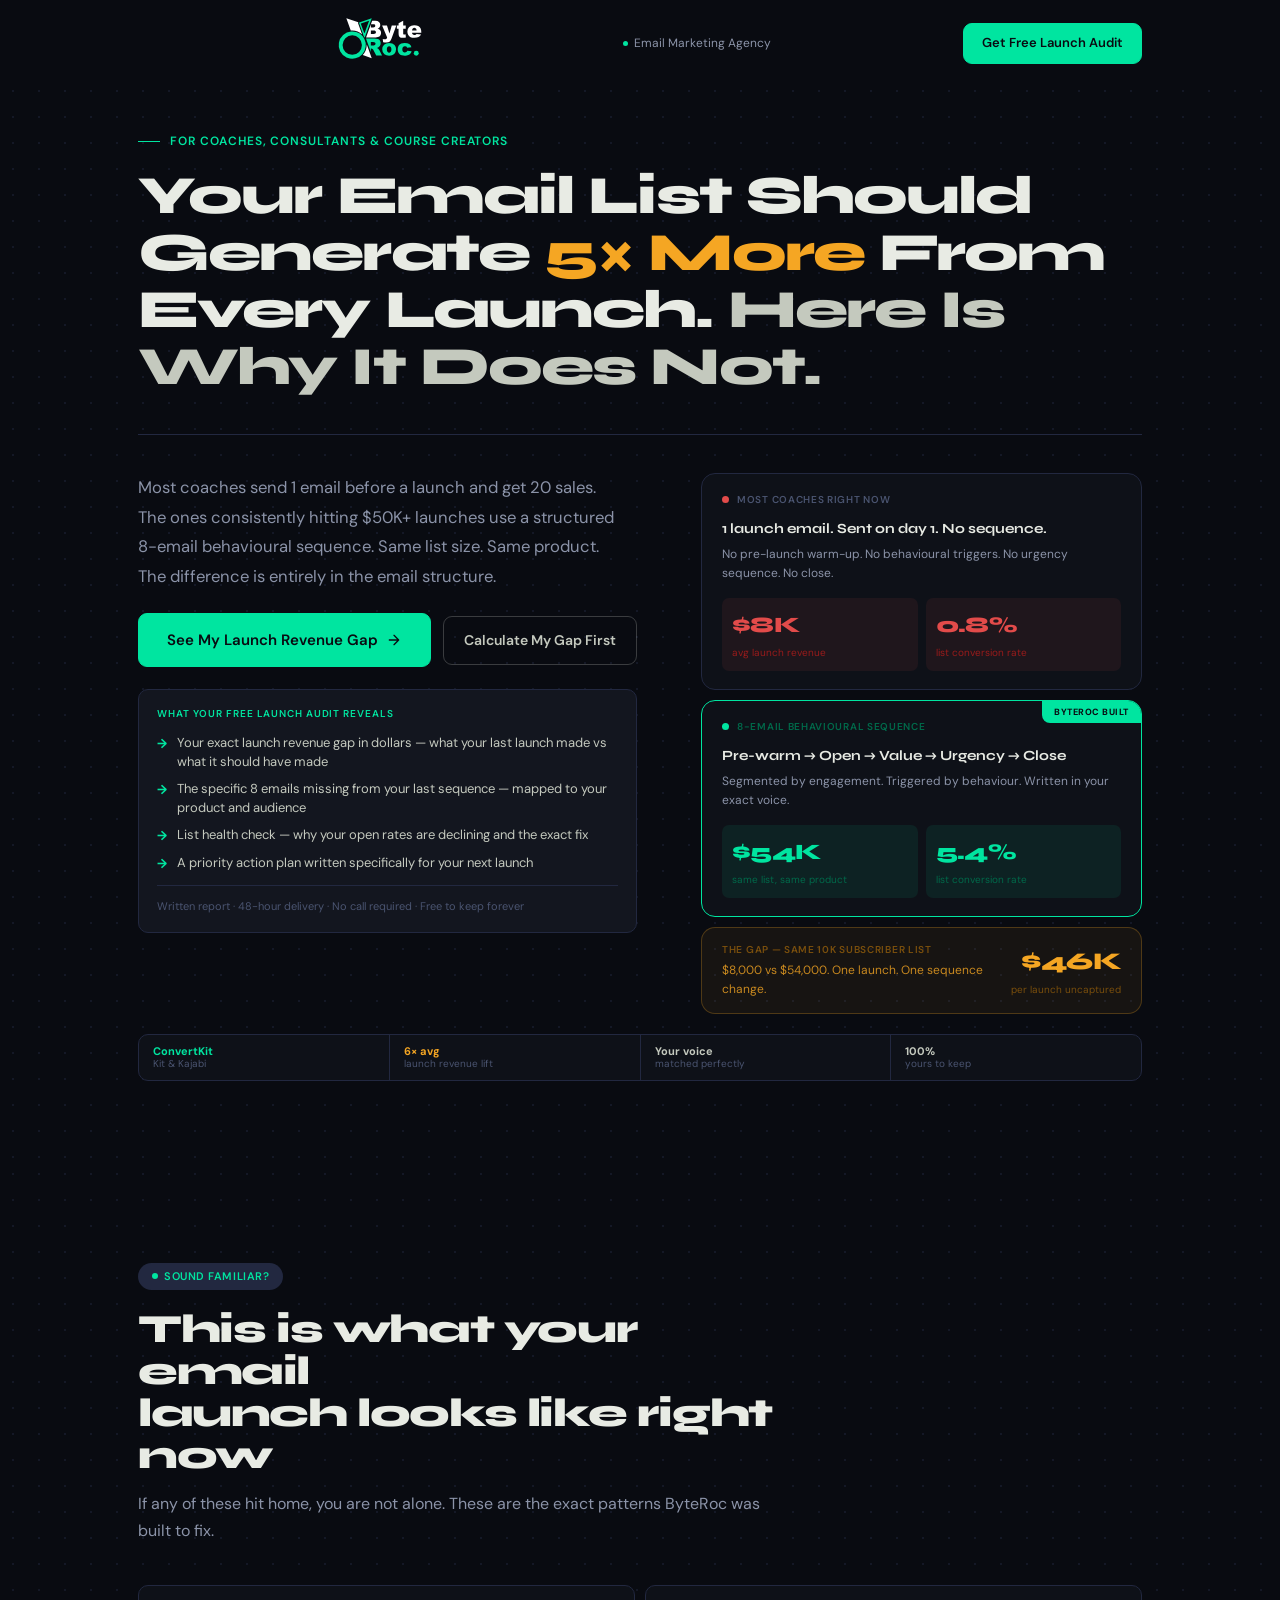
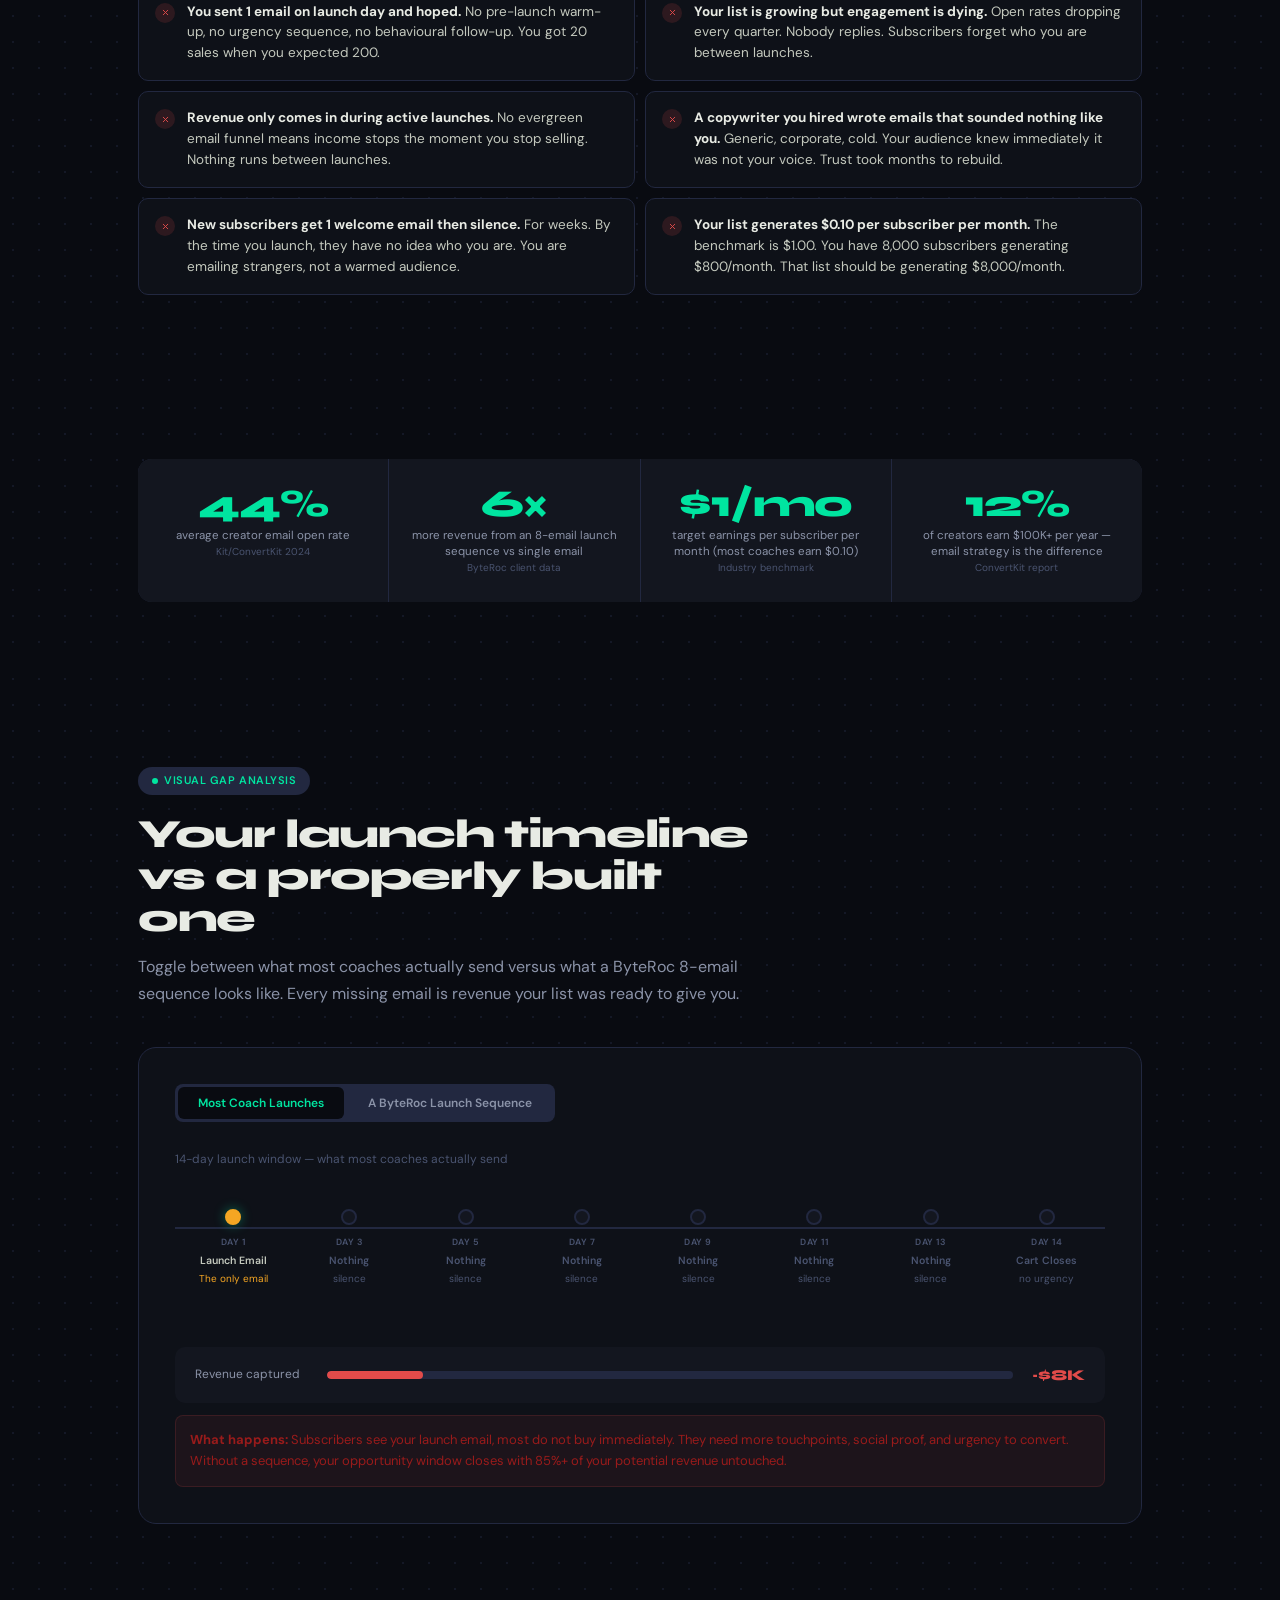
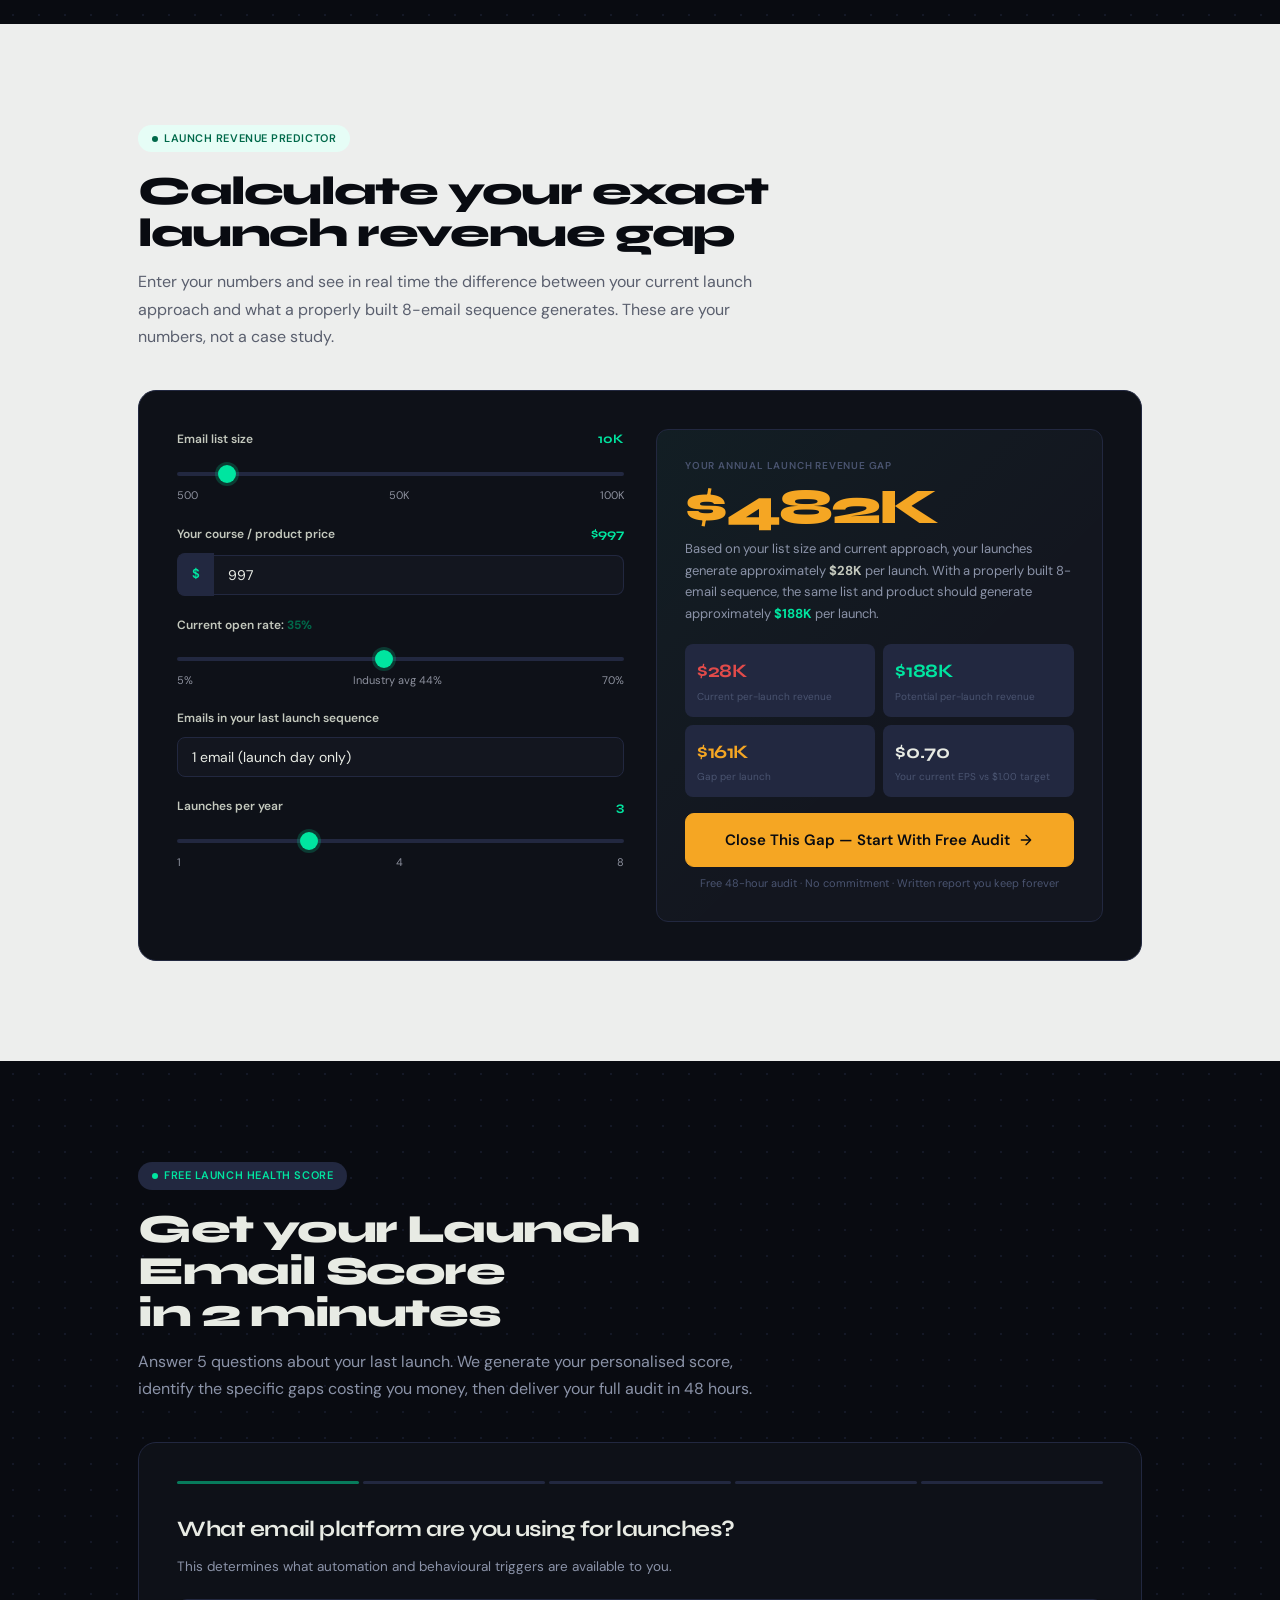
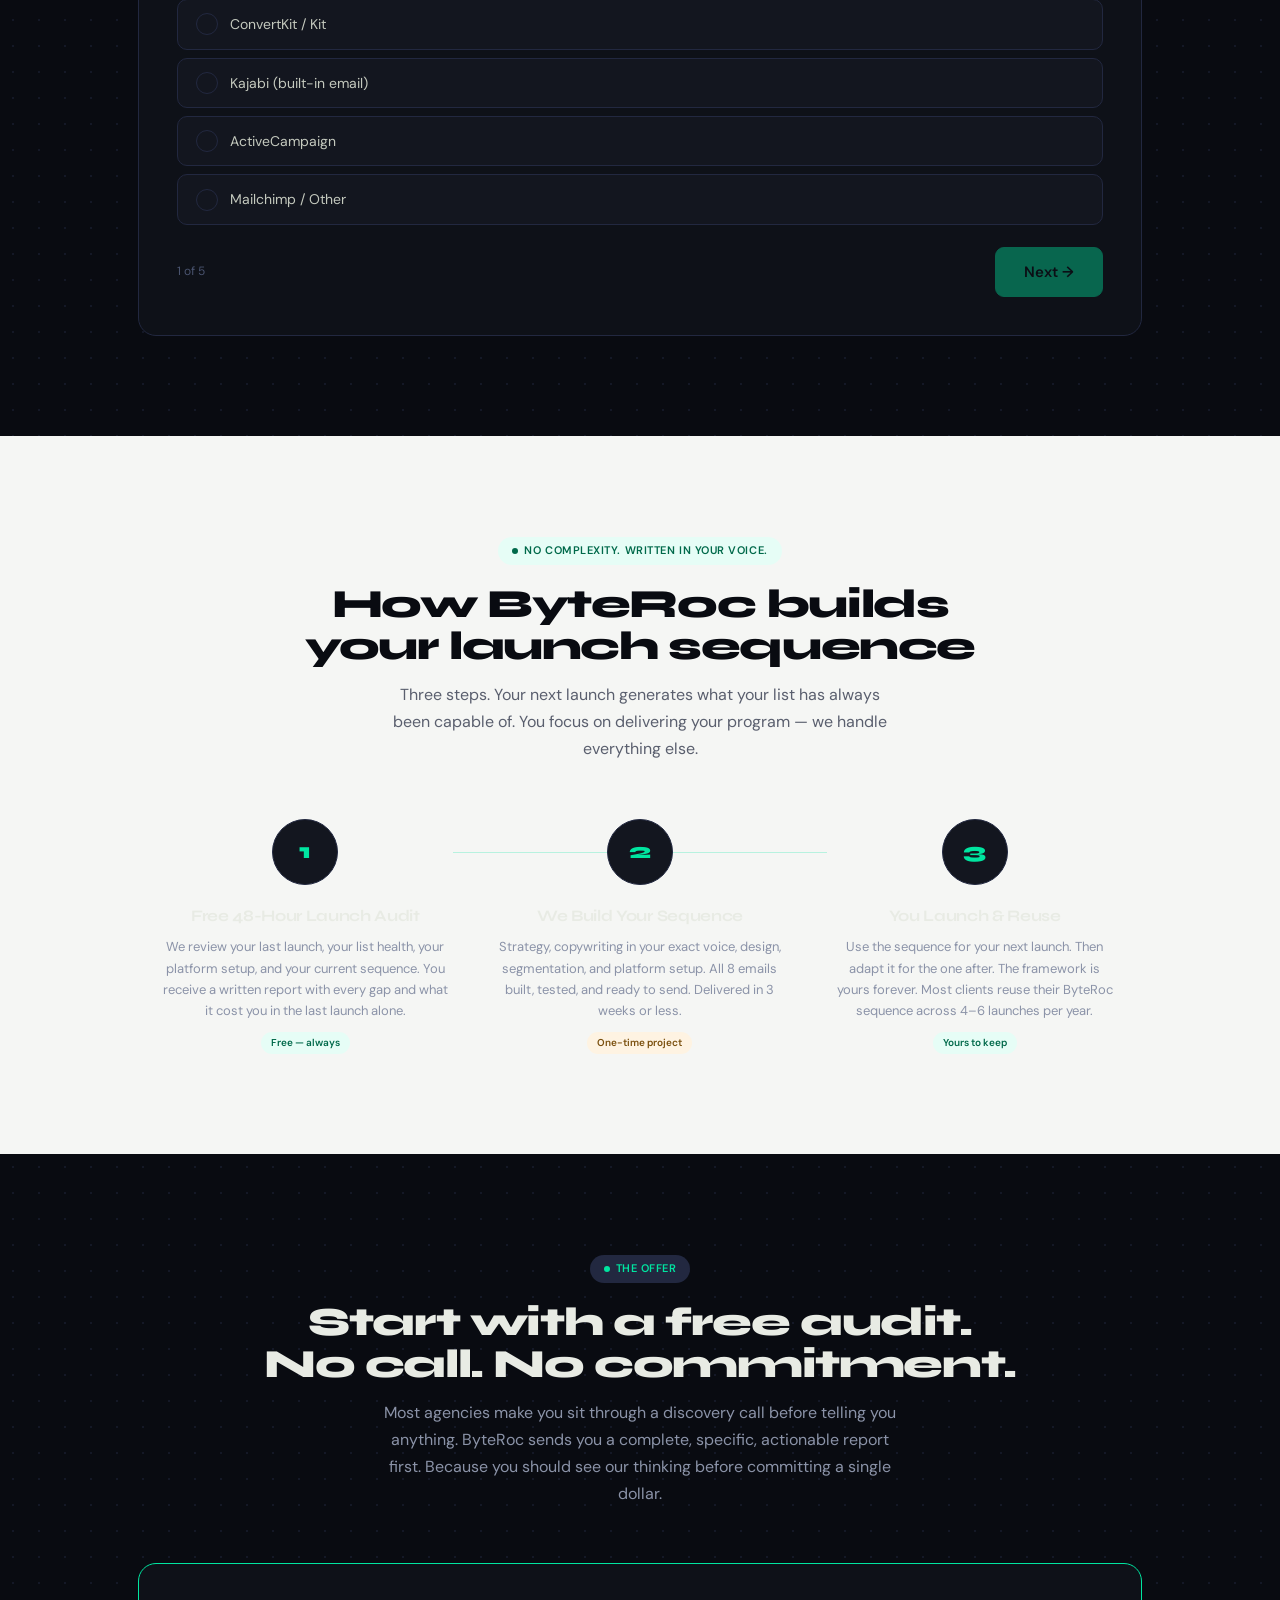
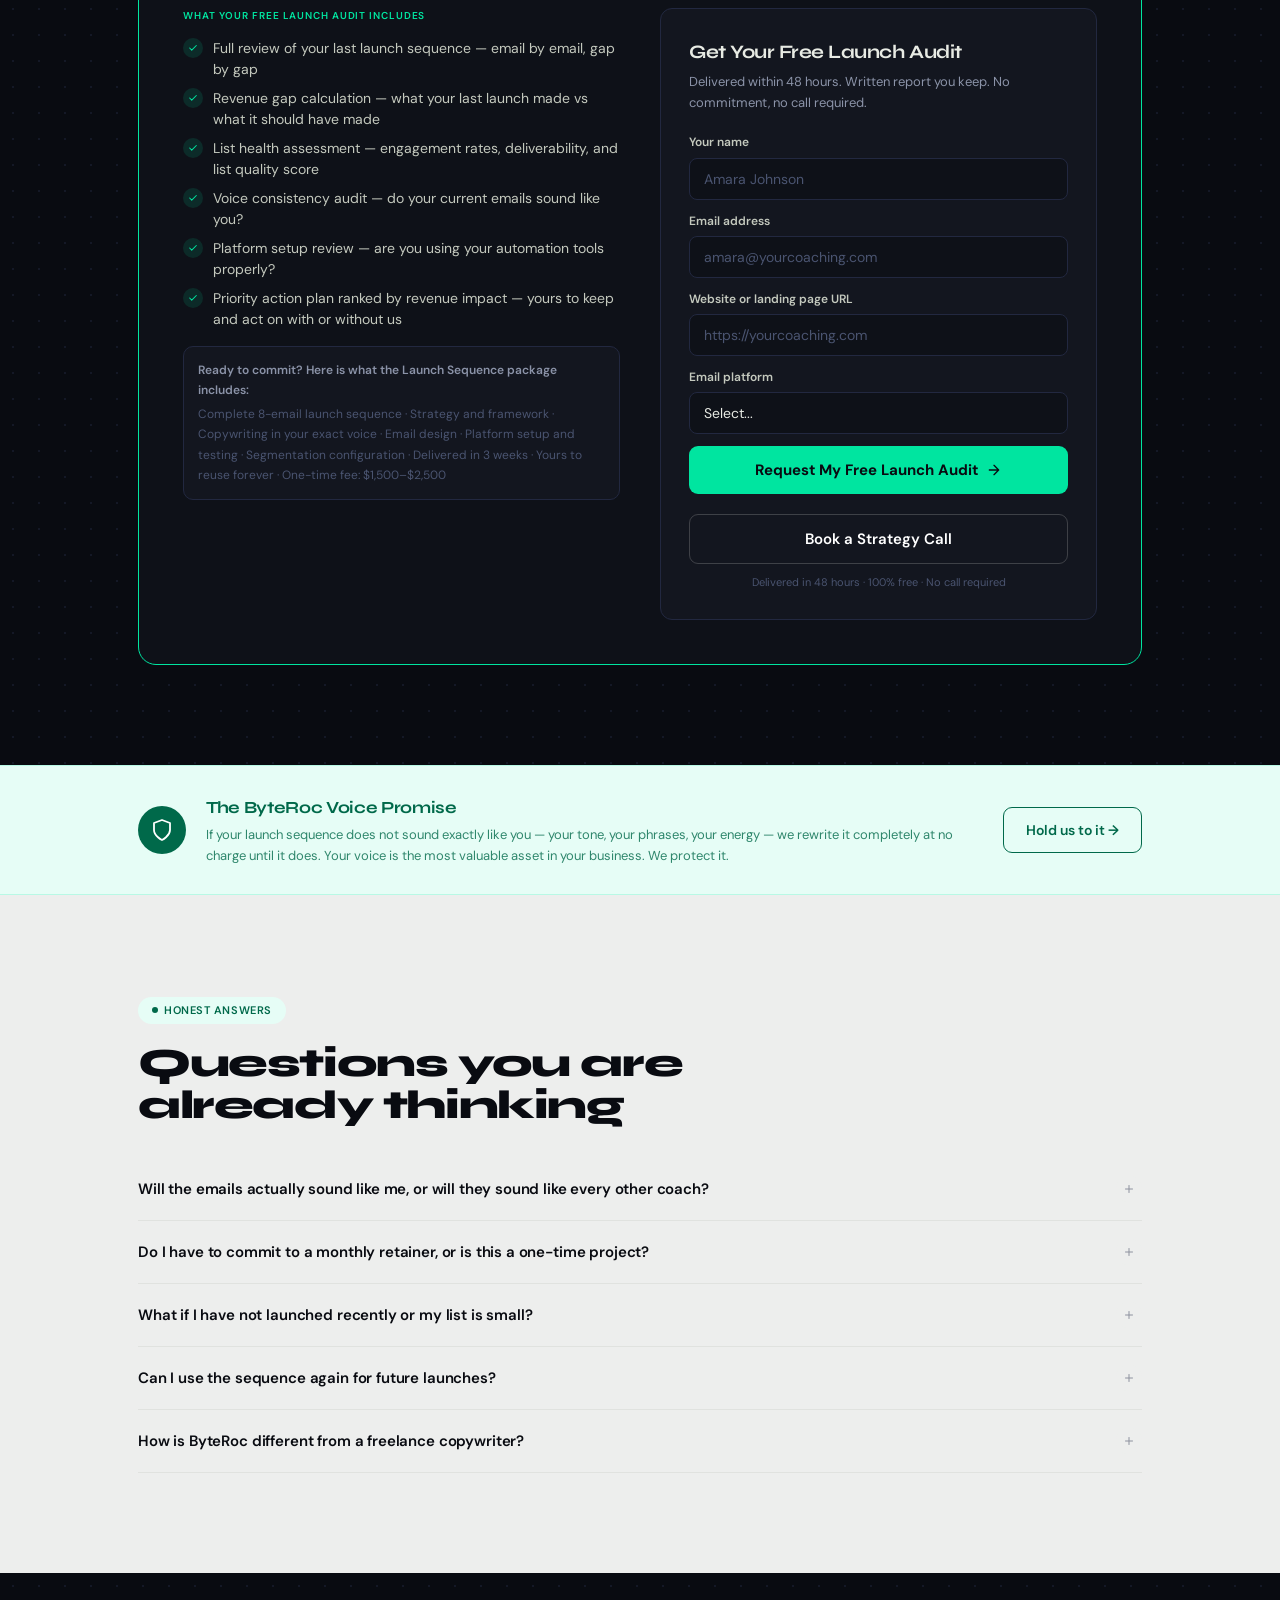
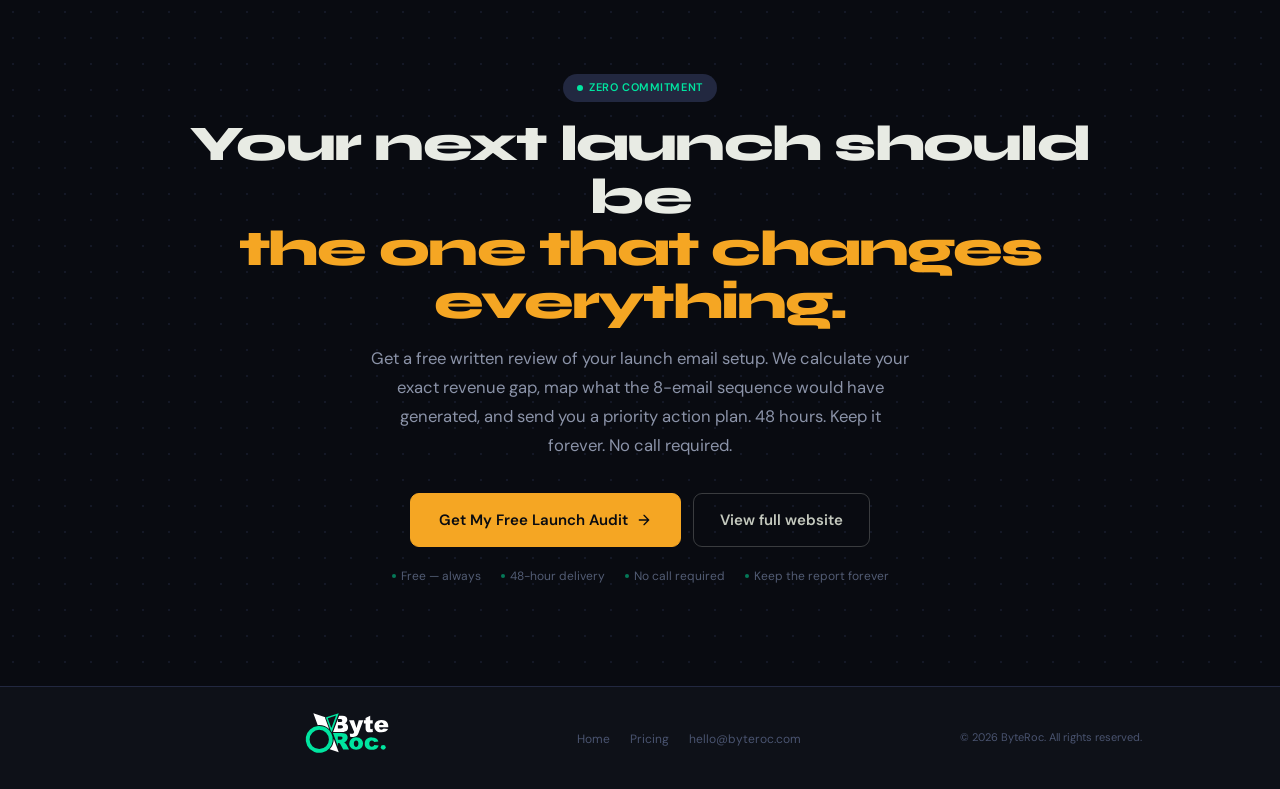
==== commit 328e6be4: "ui: updated main logo" ====
--- a/coach/index.html
+++ b/coach/index.html
@@ -1494,7 +1494,10 @@
   <!-- NAV -->
   <nav id="nav" class="dark">
     <div class="wrap nav-inner">
-      <a href="/" class="logo"><span class="b">Byte</span><span class="r">Roc</span></a>
+      <a href="/" class="logo">
+
+    <a href="/" class="logo"><img src="../assets/main.svg" alt="" style="width: clamp(50px, 10vw, 100px);">
+      </a>
       <div class="nav-tag">Email Marketing Agency</div>
       <a href="#offer" class="btn bp" style="padding:9px 18px;font-size:13px">Get Free Launch Audit</a>
     </div>
@@ -2571,7 +2574,10 @@
 
   <footer>
     <div class="wrap footer-inner">
-      <a href="/" class="logo"><span class="b">Byte</span><span class="r">Roc</span></a>
+      <a href="/" class="logo">
+        
+    <a href="/" class="logo"><img src="../assets/main.svg" alt="" style="width: clamp(50px, 10vw, 100px);">
+      </a>
       <div class="footer-links">
         <a href="/">Home</a><a href="/pricing">Pricing</a><a href="mailto:hello@byteroc.com">hello@byteroc.com</a>
       </div>
